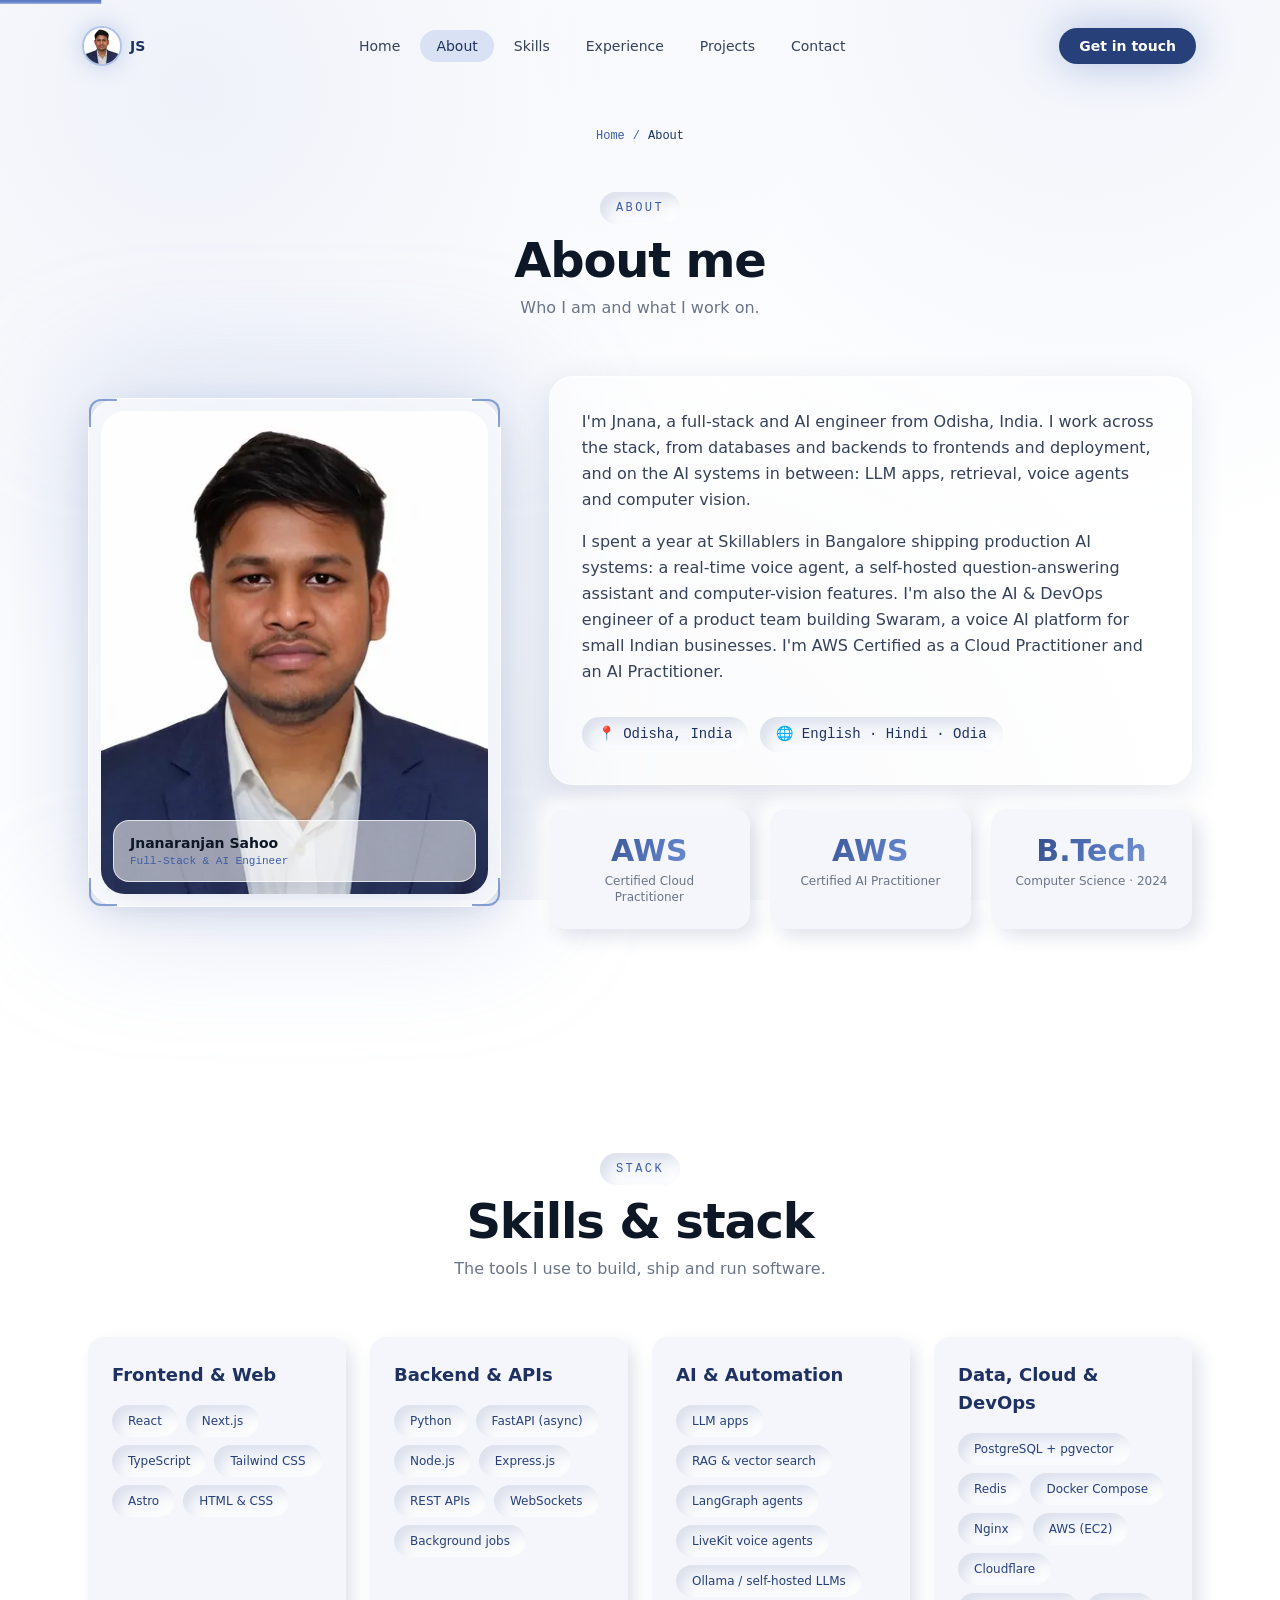
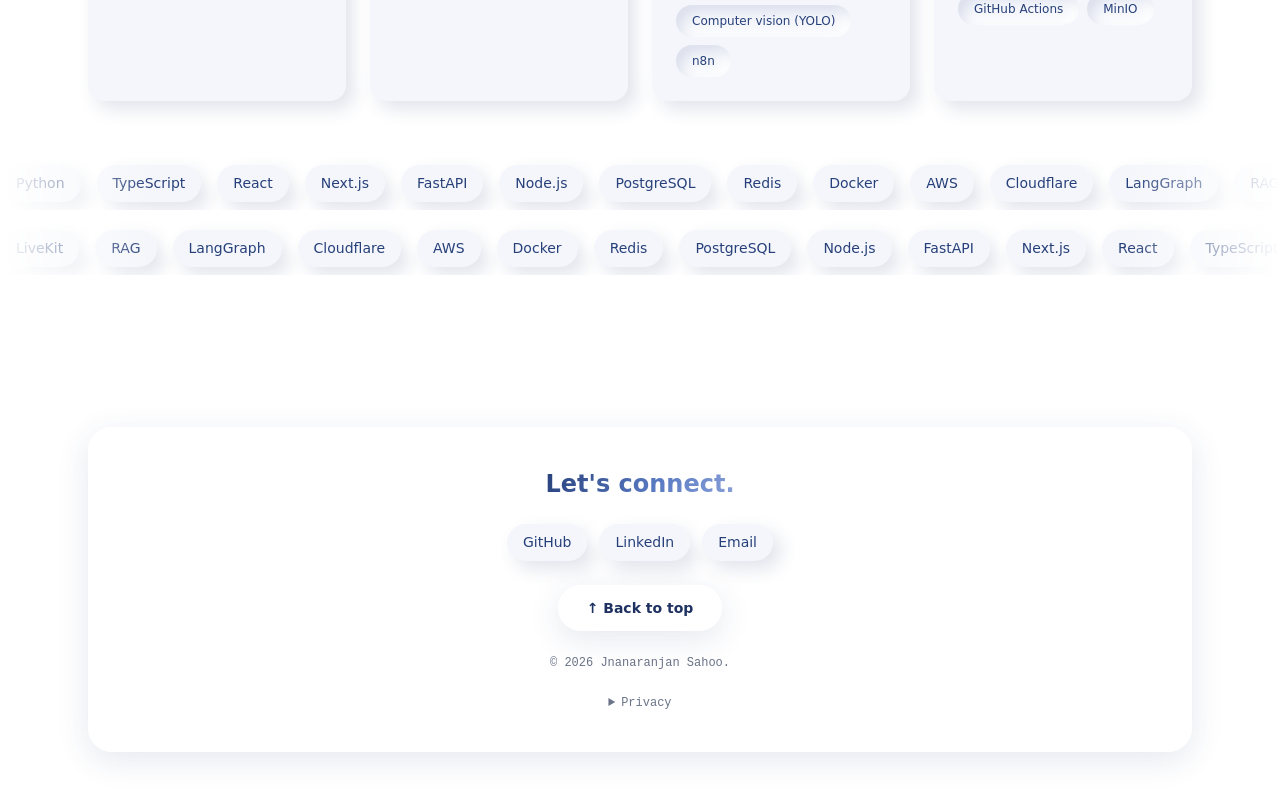
==== about/index.html @ c530fba8 "Deploy portfolio" ====
<!DOCTYPE html><html lang="en"><head><meta charset="UTF-8"><meta http-equiv="Content-Security-Policy" content="default-src 'self'; script-src 'self' https://*.googletagmanager.com https://eu-assets.i.posthog.com 'sha256-BF0290pkb3jxQsE7z00xR8Imp8X34FLC88L0lkMnrGw=' 'sha256-Gx5wzatxpX1sfCxLDlWugXoTdo9jmahJKt5zYI8XnHU=' 'sha256-QzWFZi+FLIx23tnm9SBU4aEgx4x8DsuASP07mfqol/c=' 'sha256-Ya0pUYrC7nM5Cn/056TyVuEiz6dFGrzmkWzgON0pF0U='; style-src 'self' 'unsafe-inline' https://fonts.googleapis.com; img-src 'self' data: blob: https://*.google-analytics.com https://*.googletagmanager.com; font-src 'self' https://fonts.gstatic.com; connect-src 'self' https://*.google-analytics.com https://*.analytics.google.com https://*.googletagmanager.com https://api.emailjs.com https://eu.i.posthog.com https://eu-assets.i.posthog.com; object-src 'none'; base-uri 'self'; form-action 'self'"><meta name="viewport" content="width=device-width, initial-scale=1"><meta name="referrer" content="strict-origin-when-cross-origin"><!-- Google Search Console Verification --><meta name="google-site-verification" content="LJMZXdmVCiQdUKfiJmOUua1oV9nctKnxQz4Q51pdkRA"><!-- Primary SEO --><title>About Jnanaranjan Sahoo — Full-Stack &amp; AI Engineer</title><meta name="description" content="About Jnanaranjan Sahoo, a full-stack and AI engineer from Odisha, India: background, AWS certifications, and the skills behind his web apps and AI systems."><meta name="robots" content="index, follow"><link rel="canonical" href="https://jnana-ai-eng.github.io/about/"><!-- Open Graph --><meta property="og:type" content="website"><meta property="og:url" content="https://jnana-ai-eng.github.io/about/"><meta property="og:title" content="About Jnanaranjan Sahoo — Full-Stack &amp; AI Engineer"><meta property="og:description" content="About Jnanaranjan Sahoo, a full-stack and AI engineer from Odisha, India: background, AWS certifications, and the skills behind his web apps and AI systems."><meta property="og:site_name" content="Jnanaranjan Sahoo"><meta property="og:locale" content="en_IN"><meta property="og:image" content="https://jnana-ai-eng.github.io/og/about.png"><meta property="og:image:type" content="image/png"><meta property="og:image:width" content="1200"><meta property="og:image:height" content="630"><meta property="og:image:alt" content="About me — Jnanaranjan Sahoo"><!-- Twitter / X --><meta name="twitter:card" content="summary_large_image"><meta name="twitter:title" content="About Jnanaranjan Sahoo — Full-Stack &amp; AI Engineer"><meta name="twitter:description" content="About Jnanaranjan Sahoo, a full-stack and AI engineer from Odisha, India: background, AWS certifications, and the skills behind his web apps and AI systems."><meta name="twitter:image" content="https://jnana-ai-eng.github.io/og/about.png"><meta name="twitter:image:alt" content="About me — Jnanaranjan Sahoo"><!-- Favicons: "JS" monogram generated at build (src/lib/brand-icons.ts) --><link rel="icon" href="/favicon.ico" sizes="48x48"><link rel="icon" href="/favicon.svg" type="image/svg+xml"><link rel="apple-touch-icon" href="/apple-touch-icon.png"><!-- Google Fonts — Space Grotesk --><link rel="preconnect" href="https://fonts.googleapis.com"><link rel="preconnect" href="https://fonts.gstatic.com" crossorigin><link href="https://fonts.googleapis.com/css2?family=Space+Grotesk:wght@300;400;500;600;700&family=JetBrains+Mono:wght@400;500&display=swap" rel="stylesheet"><!-- Without JavaScript, show what islands render hidden for their entrance animation (KI-37) --><noscript><style>[data-reveal]{opacity:1!important;transform:none!important}</style></noscript><!-- JSON-LD: the home graph (WebSite + ProfilePage + Person) or the page's own --><script type="application/ld+json">{"@context":"https://schema.org","@graph":[{"@type":"WebPage","@id":"https://jnana-ai-eng.github.io/about/#webpage","url":"https://jnana-ai-eng.github.io/about/","name":"About Jnanaranjan Sahoo — Full-Stack & AI Engineer","description":"About Jnanaranjan Sahoo, a full-stack and AI engineer from Odisha, India: background, AWS certifications, and the skills behind his web apps and AI systems.","inLanguage":"en","isPartOf":{"@id":"https://jnana-ai-eng.github.io/#website"},"author":{"@id":"https://jnana-ai-eng.github.io/#person"},"breadcrumb":{"@id":"https://jnana-ai-eng.github.io/about/#breadcrumb"}},{"@type":"Person","@id":"https://jnana-ai-eng.github.io/#person","name":"Jnanaranjan Sahoo","url":"https://jnana-ai-eng.github.io/"},{"@type":"BreadcrumbList","@id":"https://jnana-ai-eng.github.io/about/#breadcrumb","itemListElement":[{"@type":"ListItem","position":1,"name":"Home","item":"https://jnana-ai-eng.github.io/"},{"@type":"ListItem","position":2,"name":"About","item":"https://jnana-ai-eng.github.io/about/"}]}]}</script><!-- Google Analytics 4 (production host only) --><script>(function(){const id = "G-PBJQWS8THE";
const host = "jnana-ai-eng.github.io";
const ph = {"key":"phc_Auw6awq2EoEH2mXX6vtU2bpZhv2fgCFZgkBYDZHM432u","apiHost":"https://eu.i.posthog.com","site":"github.io","sessionRecording":false};

    window.dataLayer = window.dataLayer || [];
    window.gtag = function () { window.dataLayer.push(arguments); };

    if (location.hostname === host) {
      if (id) {
        var s = document.createElement('script');
        s.async = true;
        s.src = 'https://www.googletagmanager.com/gtag/js?id=' + id;
        document.head.appendChild(s);

        gtag('js', new Date());
        var config = { allow_google_signals: false, allow_ad_personalization_signals: false, cookie_flags: 'secure;samesite=lax' };
        if (/[?&]ga_debug=1(&|$)/.test(location.search)) config.debug_mode = true;
        gtag('config', id, config);
      }

      if (ph.key) {
        // Official PostHog snippet: a queueing stub; init() adds array.js from the -assets host.
        !function(t,e){var o,n,p,r;e.__SV||(window.posthog=e,e._i=[],e.init=function(i,s,a){function g(t,e){var o=e.split(".");2==o.length&&(t=t[o[0]],e=o[1]),t[e]=function(){t.push([e].concat(Array.prototype.slice.call(arguments,0)))}}(p=t.createElement("script")).type="text/javascript",p.crossOrigin="anonymous",p.async=!0,p.src=s.api_host.replace(".i.posthog.com","-assets.i.posthog.com")+"/static/array.js",(r=t.getElementsByTagName("script")[0]).parentNode.insertBefore(p,r);var u=e;for(void 0!==a?u=e[a]=[]:a="posthog",u.people=u.people||[],u.toString=function(t){var e="posthog";return"posthog"!==a&&(e+="."+a),t||(e+=" (stub)"),e},u.people.toString=function(){return u.toString(1)+".people (stub)"},o="init capture register register_once register_for_session unregister unregister_for_session getFeatureFlag getFeatureFlagPayload isFeatureEnabled reloadFeatureFlags updateEarlyAccessFeatureEnrollment getEarlyAccessFeatures on onFeatureFlags onSessionId getSurveys getActiveMatchingSurveys renderSurvey canRenderSurvey getNextSurveyStep setPersonProperties group resetGroups setPersonPropertiesForFlags resetPersonPropertiesForFlags setGroupPropertiesForFlags resetGroupPropertiesForFlags reset get_distinct_id getGroups get_session_id get_session_replay_url alias set_config startSessionRecording stopSessionRecording sessionRecordingStarted captureException loadToolbar get_property getSessionProperty createPersonProfile opt_in_capturing opt_out_capturing has_opted_in_capturing has_opted_out_capturing clear_opt_in_out_capturing debug".split(" "),n=0;n<o.length;n++)g(u,o[n]);e._i.push([i,s,a])},e.__SV=1)}(document,window.posthog||[]);

        // Start on the first interaction, or 3.5 s after load, whichever comes first (A1): PostHog's
        // scripts then never compete with the hero paint.
        var triggers = ['scroll', 'pointerdown', 'keydown', 'touchstart'];
        var started = false;
        var startPostHog = function () {
          if (started) return;
          started = true;
          triggers.forEach(function (t) { window.removeEventListener(t, startPostHog); });
          posthog.init(ph.key, {
            api_host: ph.apiHost,
            person_profiles: 'identified_only',
            secure_cookie: true,
            disable_surveys: true,
            disable_session_recording: !ph.sessionRecording,
            session_recording: { maskAllInputs: true },
            loaded: function (p) { p.register({ site: ph.site }); },
          });
        };
        var arm = function () {
          triggers.forEach(function (t) { window.addEventListener(t, startPostHog, { passive: true }); });
          setTimeout(startPostHog, 3500);
        };
        if (document.readyState === 'complete') arm();
        else window.addEventListener('load', arm);
      }
    }

    function gaLocation(el) {
      var section = el.closest('section[id]');
      if (section) return section.id;
      if (el.closest('footer')) return 'footer'; // before nav: the footer contains a <nav>
      if (el.closest('header, nav')) return 'header';
      return 'page';
    }

    document.addEventListener('click', function (e) {
      var el = e.target instanceof Element ? e.target.closest('[data-ga-event], a[href^="mailto:"]') : null;
      if (!el) return;
      var name = el.getAttribute('data-ga-event') || 'email_click';
      var params = { location: gaLocation(el) };
      var label = el.getAttribute('data-ga-label');
      if (label) params.label = label;
      gtag('event', name, params);
      if (window.posthog && window.posthog.capture) window.posthog.capture(name, params);
    }, true);
  })();</script><link rel="stylesheet" href="/_astro/Layout.BLeGAC4W.css"></head><body><style>astro-island,astro-slot,astro-static-slot{display:contents}</style><script>(()=>{var l=(n,t)=>{let i=async()=>{await(await n())()},e=typeof t.value=="object"?t.value:void 0,s={timeout:e==null?void 0:e.timeout};"requestIdleCallback"in window?window.requestIdleCallback(i,s):setTimeout(i,s.timeout||200)};(self.Astro||(self.Astro={})).idle=l;window.dispatchEvent(new Event("astro:idle"));})();</script><script>(()=>{var g=Object.defineProperty;var w=(a,s,c)=>s in a?g(a,s,{enumerable:!0,configurable:!0,writable:!0,value:c}):a[s]=c;var l=(a,s,c)=>w(a,typeof s!="symbol"?s+"":s,c);var E=new Set(["__proto__","constructor","prototype"]);{let a={0:t=>y(t),1:t=>c(t),2:t=>new RegExp(t),3:t=>new Date(t),4:t=>new Map(c(t)),5:t=>new Set(c(t)),6:t=>BigInt(t),7:t=>new URL(t),8:t=>new Uint8Array(t),9:t=>new Uint16Array(t),10:t=>new Uint32Array(t),11:t=>Number.POSITIVE_INFINITY*t},s=t=>{let[p,e]=t;return p in a?a[p](e):void 0},c=t=>t.map(s),y=t=>typeof t!="object"||t===null?t:Object.fromEntries(Object.entries(t).map(([p,e])=>[p,s(e)]));class f extends HTMLElement{constructor(){super(...arguments);l(this,"Component");l(this,"hydrator");l(this,"hydrate",async()=>{var b;if(!this.hydrator||!this.isConnected)return;let e=(b=this.parentElement)==null?void 0:b.closest("astro-island[ssr]");if(e){e.addEventListener("astro:hydrate",this.hydrate,{once:!0});return}let r=this.querySelectorAll("astro-slot"),n={},d=this.querySelectorAll("template[data-astro-template]");for(let o of d){let i=o.closest(this.tagName);i!=null&&i.isSameNode(this)&&(n[o.getAttribute("data-astro-template")||"default"]=o.innerHTML,o.remove())}for(let o of r){let i=o.closest(this.tagName);i!=null&&i.isSameNode(this)&&(n[o.getAttribute("name")||"default"]=o.innerHTML)}let u;try{u=this.hasAttribute("props")?y(JSON.parse(this.getAttribute("props"))):{}}catch(o){let i=this.getAttribute("component-url")||"<unknown>",v=this.getAttribute("component-export");throw v&&(i+=` (export ${v})`),console.error(`[hydrate] Error parsing props for component ${i}`,this.getAttribute("props"),o),o}let h;await this.hydrator(this)(this.Component,u,n,{client:this.getAttribute("client")}),this.removeAttribute("ssr"),this.dispatchEvent(new CustomEvent("astro:hydrate"))});l(this,"unmount",()=>{this.isConnected||this.dispatchEvent(new CustomEvent("astro:unmount"))})}disconnectedCallback(){document.removeEventListener("astro:after-swap",this.unmount),document.addEventListener("astro:after-swap",this.unmount,{once:!0})}connectedCallback(){if(!this.hasAttribute("await-children")||document.readyState==="interactive"||document.readyState==="complete")this.childrenConnectedCallback();else{let e=()=>{document.removeEventListener("DOMContentLoaded",e),r.disconnect(),this.childrenConnectedCallback()},r=new MutationObserver(()=>{var n;((n=this.lastChild)==null?void 0:n.nodeType)===Node.COMMENT_NODE&&this.lastChild.nodeValue==="astro:end"&&(this.lastChild.remove(),e())});r.observe(this,{childList:!0}),document.addEventListener("DOMContentLoaded",e)}}async childrenConnectedCallback(){let e=this.getAttribute("before-hydration-url");e&&await import(e),this.start()}getRetryImportUrl(e){let r=new URL(e,document.baseURI);return r.searchParams.set("astro-retry",Date.now().toString()),r.toString()}async importWithRetry(e){try{return await import(e)}catch(r){return await new Promise(n=>setTimeout(n,1e3)),import(this.getRetryImportUrl(e))}}handleHydrationError(e){let r=this.getAttribute("component-url"),n=new CustomEvent("astro:hydration-error",{cancelable:!0,bubbles:!0,composed:!0,detail:{error:e,componentUrl:r}});this.dispatchEvent(n)&&console.error(`[astro-island] Error hydrating ${r}`,e)}async start(){let e=JSON.parse(this.getAttribute("opts")),r=this.getAttribute("client");if(Astro[r]===void 0){window.addEventListener(`astro:${r}`,()=>this.start(),{once:!0});return}try{await Astro[r](async()=>{let n=this.getAttribute("renderer-url");try{let[d,{default:u}]=await Promise.all([this.importWithRetry(this.getAttribute("component-url")),n?this.importWithRetry(n):Promise.resolve({default:()=>()=>{}})]),h=this.getAttribute("component-export")||"default";if(h.includes(".")){this.Component=d;for(let m of h.split(".")){if(E.has(m)||!this.Component||typeof this.Component!="object"&&typeof this.Component!="function"||!Object.hasOwn(this.Component,m))throw new Error(`Invalid component export path: ${h}`);this.Component=this.Component[m]}}else{if(E.has(h))throw new Error(`Invalid component export path: ${h}`);this.Component=d[h]}return this.hydrator=u,this.hydrate}catch(d){return this.handleHydrationError(d),()=>{}}},e,this)}catch(n){this.handleHydrationError(n)}}attributeChangedCallback(){this.hydrate()}}l(f,"observedAttributes",["props"]),customElements.get("astro-island")||customElements.define("astro-island",f)}})();</script><astro-island uid="1ba8Qv" prefix="r1" component-url="/_astro/SmoothScroll.Ch_eKSLu.js" component-export="SmoothScroll" renderer-url="/_astro/client.RMePetAg.js" props="{}" ssr client="idle" opts="{&quot;name&quot;:&quot;SmoothScroll&quot;,&quot;value&quot;:true}"></astro-island><script>(()=>{var e=async t=>{await(await t())()};(self.Astro||(self.Astro={})).load=e;window.dispatchEvent(new Event("astro:load"));})();</script><astro-island uid="ZueBMo" prefix="r3" component-url="/_astro/NavbarInteractive.BF8Kjd55.js" component-export="NavbarInteractive" renderer-url="/_astro/client.RMePetAg.js" props="{&quot;avatarSrc&quot;:[0,&quot;/_astro/profile.CRkiN90N_22NJSh.webp&quot;],&quot;homeHref&quot;:[0,&quot;/&quot;],&quot;current&quot;:[0,&quot;/about/&quot;]}" ssr client="load" opts="{&quot;name&quot;:&quot;NavbarInteractive&quot;,&quot;value&quot;:true}" await-children><header class="fixed inset-x-0 top-0 z-50 px-4 pt-4" style="transform:translateY(-80px)"><nav class="mx-auto flex max-w-6xl items-center justify-between rounded-full px-5 py-3 transition-all duration-300 bg-transparent" aria-label="Main navigation"><a href="/" class="group flex items-center gap-2.5" aria-label="Jnanaranjan Sahoo — home"><span class="relative inline-block"><span class="absolute inset-0 rounded-full bg-navy-400/40 blur-md transition-opacity duration-300 group-hover:opacity-100"></span><img src="/_astro/profile.CRkiN90N_22NJSh.webp" alt="Jnanaranjan Sahoo" width="36" height="36" class="relative h-9 w-9 rounded-full object-cover ring-2 ring-navy-200 transition-transform duration-300 group-hover:scale-105"/></span><span class="hidden font-display text-sm font-bold text-navy-700 sm:inline">JS</span></a><ul class="hidden items-center gap-1 md:flex" role="list"><li><a href="/" class="relative rounded-full px-4 py-2 text-sm font-medium transition-colors text-ink-soft hover:bg-navy-50 hover:text-navy-700">Home</a></li><li><a href="/about/" aria-current="page" class="relative rounded-full px-4 py-2 text-sm font-medium transition-colors text-navy-700"><span class="absolute inset-0 -z-10 rounded-full bg-navy-100"></span>About</a></li><li><a href="/#skills" class="relative rounded-full px-4 py-2 text-sm font-medium transition-colors text-ink-soft hover:bg-navy-50 hover:text-navy-700">Skills</a></li><li><a href="/experience/" class="relative rounded-full px-4 py-2 text-sm font-medium transition-colors text-ink-soft hover:bg-navy-50 hover:text-navy-700">Experience</a></li><li><a href="/projects/" class="relative rounded-full px-4 py-2 text-sm font-medium transition-colors text-ink-soft hover:bg-navy-50 hover:text-navy-700">Projects</a></li><li><a href="/contact/" class="relative rounded-full px-4 py-2 text-sm font-medium transition-colors text-ink-soft hover:bg-navy-50 hover:text-navy-700">Contact</a></li></ul><a href="/contact/" data-ga-event="cta_click" data-ga-label="nav_lets_talk" class="hidden rounded-full bg-navy-600 px-5 py-2 text-sm font-semibold text-white shadow-glow transition-colors hover:bg-navy-700 md:inline-block">Get in touch</a><button class="grid h-9 w-9 place-items-center rounded-full glass md:hidden" aria-label="Open menu" aria-expanded="false" aria-controls="mobile-menu"><div class="space-y-1.5" aria-hidden="true"><span class="block h-0.5 w-5 bg-navy-700"></span><span class="block h-0.5 w-5 bg-navy-700"></span></div></button></nav></header><div class="fixed inset-x-0 top-0 z-[60] h-1 origin-left bg-gradient-to-r from-navy-400 to-sky" aria-hidden="true" style="transform:scaleX(0)"></div><!--astro:end--></astro-island><!-- Fallback static nav shell for search crawlers / non-JS users --><noscript><div class="fixed inset-x-0 top-0 z-50 bg-white/90 px-6 py-4 backdrop-blur shadow-sm"><div class="mx-auto flex max-w-6xl items-center justify-between"><a href="/" class="font-display font-bold text-navy-700">Jnanaranjan Sahoo</a><ul class="flex items-center gap-4 text-sm font-medium"><li><a href="/" class="text-ink-soft hover:text-navy-700">Home</a></li><li><a href="/about/" aria-current="page" class="text-ink-soft hover:text-navy-700">About</a></li><li><a href="/#skills" class="text-ink-soft hover:text-navy-700">Skills</a></li><li><a href="/experience/" class="text-ink-soft hover:text-navy-700">Experience</a></li><li><a href="/projects/" class="text-ink-soft hover:text-navy-700">Projects</a></li><li><a href="/contact/" class="text-ink-soft hover:text-navy-700">Contact</a></li></ul></div></div></noscript><main id="main-content"><nav aria-label="Breadcrumb" class="mx-auto px-6 pt-28 sm:pt-32 max-w-6xl"><ol class="flex flex-wrap items-center gap-2 font-mono text-xs text-navy-500 justify-center"><li><a href="/" class="hover:text-navy-700">Home</a><span class="ml-2" aria-hidden="true">/</span></li><li><span aria-current="page" class="text-navy-700">About</span></li></ol></nav><section id="about" class="relative mx-auto max-w-6xl px-6 pt-10 pb-20 sm:pt-12 sm:pb-28"><div class="flex flex-col items-center gap-3 text-center"><span class="chip neu-inset font-mono text-xs uppercase tracking-[0.2em] text-navy-500">About</span><h1 class="font-display text-3xl font-bold tracking-tight text-ink sm:text-4xl lg:text-5xl">About me</h1><p class="max-w-xl text-base text-ink-muted">Who I am and what I work on.</p></div><div class="mt-14 grid items-center gap-10 lg:grid-cols-5 lg:gap-12"><!-- Portrait --><div class="relative lg:col-span-2"><div class="absolute -inset-4 -z-10 rounded-[2.5rem] bg-navy-300/30 blur-3xl"></div><!-- HudFrame shell --><div class="relative rounded-[2rem] glass p-3"><!-- Corner brackets --><span class="pointer-events-none absolute left-0 top-0 h-7 w-7 rounded-tl-xl border-l-2 border-t-2 border-navy-400/70"></span><span class="pointer-events-none absolute right-0 top-0 h-7 w-7 rounded-tr-xl border-r-2 border-t-2 border-navy-400/70"></span><span class="pointer-events-none absolute bottom-0 left-0 h-7 w-7 rounded-bl-xl border-b-2 border-l-2 border-navy-400/70"></span><span class="pointer-events-none absolute bottom-0 right-0 h-7 w-7 rounded-br-xl border-b-2 border-r-2 border-navy-400/70"></span><div class="overflow-hidden rounded-[1.5rem]"><img src="/_astro/profile.CRkiN90N_ZGYwnj.webp" srcset="/_astro/profile.CRkiN90N_ZGYwnj.webp 400w, /_astro/profile.CRkiN90N_Z1r7WS6.webp 640w, /_astro/profile.CRkiN90N_ZvoJcn.webp 750w, /_astro/profile.CRkiN90N_1XyMd1.webp 800w" alt="Portrait of Jnanaranjan Sahoo" loading="lazy" decoding="async" sizes="(min-width: 400px) 400px, 100vw" data-astro-image="constrained" data-astro-image-fit="cover" data-astro-image-pos="center" width="400" height="500" class="aspect-[4/5] w-full object-cover transition-transform duration-500 hover:scale-105"></div><div class="absolute bottom-6 left-6 right-6 z-10"><div class="glass rounded-2xl px-4 py-3"><p class="font-display text-sm font-bold text-ink">Jnanaranjan Sahoo</p><p class="font-mono text-[11px] text-navy-500">Full-Stack &amp; AI Engineer</p></div></div></div></div><!-- Bio + credentials --><div class="lg:col-span-3"><div class="glass rounded-3xl p-6 sm:p-8"><div class="space-y-4 text-base leading-relaxed text-ink-soft"><p>I&#39;m Jnana, a full-stack and AI engineer from Odisha, India. I work across the stack, from databases and backends to frontends and deployment, and on the AI systems in between: LLM apps, retrieval, voice agents and computer vision.</p><p>I spent a year at Skillablers in Bangalore shipping production AI systems: a real-time voice agent, a self-hosted question-answering assistant and computer-vision features. I&#39;m also the AI &amp; DevOps engineer of a product team building Swaram, a voice AI platform for small Indian businesses. I&#39;m AWS Certified as a Cloud Practitioner and an AI Practitioner.</p></div><div class="mt-8 flex flex-wrap gap-3 font-mono text-xs text-navy-600"><span class="chip neu-inset">📍 Odisha, India</span><span class="chip neu-inset">🌐 English · Hindi · Odia</span></div></div><!-- Credentials — neumorphic, statically rendered (the hero shows about.stats) --><div class="mt-6 grid gap-5 sm:grid-cols-3"><div class="neu rounded-2xl px-5 py-6 text-center"><div class="font-display text-3xl font-bold gradient-text">AWS</div><div class="mt-1 text-xs font-medium text-ink-muted">Certified Cloud Practitioner</div></div><div class="neu rounded-2xl px-5 py-6 text-center"><div class="font-display text-3xl font-bold gradient-text">AWS</div><div class="mt-1 text-xs font-medium text-ink-muted">Certified AI Practitioner</div></div><div class="neu rounded-2xl px-5 py-6 text-center"><div class="font-display text-3xl font-bold gradient-text">B.Tech</div><div class="mt-1 text-xs font-medium text-ink-muted">Computer Science · 2024</div></div></div></div></div></section><section id="skills" class="relative py-20 sm:py-28"><div class="mx-auto max-w-6xl px-6"><div class="flex flex-col items-center gap-3 text-center"><span class="chip neu-inset font-mono text-xs uppercase tracking-[0.2em] text-navy-500">Stack</span><h2 class="font-display text-3xl font-bold tracking-tight text-ink sm:text-4xl lg:text-5xl">Skills &amp; stack</h2><p class="max-w-xl text-base text-ink-muted">The tools I use to build, ship and run software.</p></div><!-- Neumorphic skill groups — all static HTML --><div class="mt-14 grid gap-6 sm:grid-cols-2 lg:grid-cols-4"><div class="neu rounded-2xl p-6"><h3 class="mb-4 font-display text-lg font-semibold text-navy-700">Frontend &amp; Web</h3><div class="flex flex-wrap gap-2"><span class="chip neu-inset text-xs text-navy-600">React</span><span class="chip neu-inset text-xs text-navy-600">Next.js</span><span class="chip neu-inset text-xs text-navy-600">TypeScript</span><span class="chip neu-inset text-xs text-navy-600">Tailwind CSS</span><span class="chip neu-inset text-xs text-navy-600">Astro</span><span class="chip neu-inset text-xs text-navy-600">HTML &amp; CSS</span></div></div><div class="neu rounded-2xl p-6"><h3 class="mb-4 font-display text-lg font-semibold text-navy-700">Backend &amp; APIs</h3><div class="flex flex-wrap gap-2"><span class="chip neu-inset text-xs text-navy-600">Python</span><span class="chip neu-inset text-xs text-navy-600">FastAPI (async)</span><span class="chip neu-inset text-xs text-navy-600">Node.js</span><span class="chip neu-inset text-xs text-navy-600">Express.js</span><span class="chip neu-inset text-xs text-navy-600">REST APIs</span><span class="chip neu-inset text-xs text-navy-600">WebSockets</span><span class="chip neu-inset text-xs text-navy-600">Background jobs</span></div></div><div class="neu rounded-2xl p-6"><h3 class="mb-4 font-display text-lg font-semibold text-navy-700">AI &amp; Automation</h3><div class="flex flex-wrap gap-2"><span class="chip neu-inset text-xs text-navy-600">LLM apps</span><span class="chip neu-inset text-xs text-navy-600">RAG &amp; vector search</span><span class="chip neu-inset text-xs text-navy-600">LangGraph agents</span><span class="chip neu-inset text-xs text-navy-600">LiveKit voice agents</span><span class="chip neu-inset text-xs text-navy-600">Ollama / self-hosted LLMs</span><span class="chip neu-inset text-xs text-navy-600">Computer vision (YOLO)</span><span class="chip neu-inset text-xs text-navy-600">n8n</span></div></div><div class="neu rounded-2xl p-6"><h3 class="mb-4 font-display text-lg font-semibold text-navy-700">Data, Cloud &amp; DevOps</h3><div class="flex flex-wrap gap-2"><span class="chip neu-inset text-xs text-navy-600">PostgreSQL + pgvector</span><span class="chip neu-inset text-xs text-navy-600">Redis</span><span class="chip neu-inset text-xs text-navy-600">Docker Compose</span><span class="chip neu-inset text-xs text-navy-600">Nginx</span><span class="chip neu-inset text-xs text-navy-600">AWS (EC2)</span><span class="chip neu-inset text-xs text-navy-600">Cloudflare</span><span class="chip neu-inset text-xs text-navy-600">GitHub Actions</span><span class="chip neu-inset text-xs text-navy-600">MinIO</span></div></div></div></div><!-- Full-width CSS marquees --><div class="mt-14 flex flex-col gap-3"><!-- Forward marquee --><div class="group relative flex overflow-hidden py-2" style="mask-image: linear-gradient(to right, transparent, black 12%, black 88%, transparent);" aria-hidden="true"><div class="flex shrink-0 items-center gap-4 pr-4" style="animation: marquee 28s linear infinite;"><span class="chip neu whitespace-nowrap text-navy-600">Python</span><span class="chip neu whitespace-nowrap text-navy-600">TypeScript</span><span class="chip neu whitespace-nowrap text-navy-600">React</span><span class="chip neu whitespace-nowrap text-navy-600">Next.js</span><span class="chip neu whitespace-nowrap text-navy-600">FastAPI</span><span class="chip neu whitespace-nowrap text-navy-600">Node.js</span><span class="chip neu whitespace-nowrap text-navy-600">PostgreSQL</span><span class="chip neu whitespace-nowrap text-navy-600">Redis</span><span class="chip neu whitespace-nowrap text-navy-600">Docker</span><span class="chip neu whitespace-nowrap text-navy-600">AWS</span><span class="chip neu whitespace-nowrap text-navy-600">Cloudflare</span><span class="chip neu whitespace-nowrap text-navy-600">LangGraph</span><span class="chip neu whitespace-nowrap text-navy-600">RAG</span><span class="chip neu whitespace-nowrap text-navy-600">LiveKit</span><span class="chip neu whitespace-nowrap text-navy-600">Python</span><span class="chip neu whitespace-nowrap text-navy-600">TypeScript</span><span class="chip neu whitespace-nowrap text-navy-600">React</span><span class="chip neu whitespace-nowrap text-navy-600">Next.js</span><span class="chip neu whitespace-nowrap text-navy-600">FastAPI</span><span class="chip neu whitespace-nowrap text-navy-600">Node.js</span><span class="chip neu whitespace-nowrap text-navy-600">PostgreSQL</span><span class="chip neu whitespace-nowrap text-navy-600">Redis</span><span class="chip neu whitespace-nowrap text-navy-600">Docker</span><span class="chip neu whitespace-nowrap text-navy-600">AWS</span><span class="chip neu whitespace-nowrap text-navy-600">Cloudflare</span><span class="chip neu whitespace-nowrap text-navy-600">LangGraph</span><span class="chip neu whitespace-nowrap text-navy-600">RAG</span><span class="chip neu whitespace-nowrap text-navy-600">LiveKit</span></div></div><!-- Reverse marquee --><div class="group relative flex overflow-hidden py-2" style="mask-image: linear-gradient(to right, transparent, black 12%, black 88%, transparent);" aria-hidden="true"><div class="flex shrink-0 items-center gap-4 pr-4" style="animation: marquee 28s linear infinite reverse;"><span class="chip neu whitespace-nowrap text-navy-600">LiveKit</span><span class="chip neu whitespace-nowrap text-navy-600">RAG</span><span class="chip neu whitespace-nowrap text-navy-600">LangGraph</span><span class="chip neu whitespace-nowrap text-navy-600">Cloudflare</span><span class="chip neu whitespace-nowrap text-navy-600">AWS</span><span class="chip neu whitespace-nowrap text-navy-600">Docker</span><span class="chip neu whitespace-nowrap text-navy-600">Redis</span><span class="chip neu whitespace-nowrap text-navy-600">PostgreSQL</span><span class="chip neu whitespace-nowrap text-navy-600">Node.js</span><span class="chip neu whitespace-nowrap text-navy-600">FastAPI</span><span class="chip neu whitespace-nowrap text-navy-600">Next.js</span><span class="chip neu whitespace-nowrap text-navy-600">React</span><span class="chip neu whitespace-nowrap text-navy-600">TypeScript</span><span class="chip neu whitespace-nowrap text-navy-600">Python</span><span class="chip neu whitespace-nowrap text-navy-600">LiveKit</span><span class="chip neu whitespace-nowrap text-navy-600">RAG</span><span class="chip neu whitespace-nowrap text-navy-600">LangGraph</span><span class="chip neu whitespace-nowrap text-navy-600">Cloudflare</span><span class="chip neu whitespace-nowrap text-navy-600">AWS</span><span class="chip neu whitespace-nowrap text-navy-600">Docker</span><span class="chip neu whitespace-nowrap text-navy-600">Redis</span><span class="chip neu whitespace-nowrap text-navy-600">PostgreSQL</span><span class="chip neu whitespace-nowrap text-navy-600">Node.js</span><span class="chip neu whitespace-nowrap text-navy-600">FastAPI</span><span class="chip neu whitespace-nowrap text-navy-600">Next.js</span><span class="chip neu whitespace-nowrap text-navy-600">React</span><span class="chip neu whitespace-nowrap text-navy-600">TypeScript</span><span class="chip neu whitespace-nowrap text-navy-600">Python</span></div></div></div></section></main><footer class="relative mx-auto max-w-6xl px-6 pb-12 pt-10"><div class="glass flex flex-col items-center gap-6 rounded-3xl px-6 py-8 text-center sm:px-8 sm:py-10"><p class="font-display text-2xl font-bold gradient-text">Let's connect.</p><nav aria-label="Social links" class="flex flex-wrap items-center justify-center gap-3"><a href="https://github.com/jnana-ai-eng" class="chip neu text-navy-600 hover:text-navy-800 transition-colors" target="_blank" rel="noopener noreferrer">GitHub</a><a href="https://www.linkedin.com/in/jnanaranjan-sahoo" class="chip neu text-navy-600 hover:text-navy-800 transition-colors" target="_blank" rel="noopener noreferrer">LinkedIn</a><a href="mailto:sahoojnana3002@gmail.com" class="chip neu text-navy-600 hover:text-navy-800 transition-colors">Email</a></nav><a href="#main-content" class="relative inline-flex items-center justify-center gap-2 rounded-full px-7 py-3 text-sm font-semibold transition-colors duration-300 glass text-navy-700 hover:text-navy-900">↑ Back to top</a><p class="font-mono text-xs text-ink-muted">&copy; 2026 Jnanaranjan Sahoo.</p><details class="font-mono text-xs text-ink-muted"><summary class="cursor-pointer hover:text-navy-700">Privacy</summary><p class="mx-auto mt-2 max-w-md">This site uses Google Analytics and PostHog (EU) to understand visits. <a href="https://policies.google.com/technologies/partner-sites" class="underline underline-offset-2 hover:text-navy-700" target="_blank" rel="noopener noreferrer">How Google uses this data</a> · <a href="https://posthog.com/privacy" class="underline underline-offset-2 hover:text-navy-700" target="_blank" rel="noopener noreferrer">PostHog privacy policy</a>.</p></details></div></footer></body></html>
---- _astro/Layout.BLeGAC4W.css ----
/*! tailwindcss v4.3.3 | MIT License | https://tailwindcss.com */
@layer properties{@supports (((-webkit-hyphens:none)) and (not (margin-trim:inline))) or ((-moz-orient:inline) and (not (color:rgb(from red r g b)))){*,:before,:after,::backdrop{--tw-translate-x:0;--tw-translate-y:0;--tw-translate-z:0;--tw-rotate-x:initial;--tw-rotate-y:initial;--tw-rotate-z:initial;--tw-skew-x:initial;--tw-skew-y:initial;--tw-space-y-reverse:0;--tw-border-style:solid;--tw-gradient-position:initial;--tw-gradient-from:#0000;--tw-gradient-via:#0000;--tw-gradient-to:#0000;--tw-gradient-stops:initial;--tw-gradient-via-stops:initial;--tw-gradient-from-position:0%;--tw-gradient-via-position:50%;--tw-gradient-to-position:100%;--tw-leading:initial;--tw-font-weight:initial;--tw-tracking:initial;--tw-shadow:0 0 #0000;--tw-shadow-color:initial;--tw-shadow-alpha:100%;--tw-inset-shadow:0 0 #0000;--tw-inset-shadow-color:initial;--tw-inset-shadow-alpha:100%;--tw-ring-color:initial;--tw-ring-shadow:0 0 #0000;--tw-inset-ring-color:initial;--tw-inset-ring-shadow:0 0 #0000;--tw-ring-inset:initial;--tw-ring-offset-width:0px;--tw-ring-offset-color:#fff;--tw-ring-offset-shadow:0 0 #0000;--tw-blur:initial;--tw-brightness:initial;--tw-contrast:initial;--tw-grayscale:initial;--tw-hue-rotate:initial;--tw-invert:initial;--tw-opacity:initial;--tw-saturate:initial;--tw-sepia:initial;--tw-drop-shadow:initial;--tw-drop-shadow-color:initial;--tw-drop-shadow-alpha:100%;--tw-drop-shadow-size:initial;--tw-backdrop-blur:initial;--tw-backdrop-brightness:initial;--tw-backdrop-contrast:initial;--tw-backdrop-grayscale:initial;--tw-backdrop-hue-rotate:initial;--tw-backdrop-invert:initial;--tw-backdrop-opacity:initial;--tw-backdrop-saturate:initial;--tw-backdrop-sepia:initial;--tw-duration:initial;--tw-scale-x:1;--tw-scale-y:1;--tw-scale-z:1}}}@layer theme{:root,:host{--font-sans:-apple-system, BlinkMacSystemFont, "Segoe UI", Roboto, "Helvetica Neue", "Noto Sans", Arial, sans-serif, "Apple Color Emoji", "Segoe UI Emoji", "Segoe UI Symbol", "Noto Color Emoji";--font-mono:ui-monospace, SFMono-Regular, Menlo, Monaco, Consolas, "Liberation Mono", "Courier New", monospace;--color-red-500:oklch(63.7% .237 25.331);--color-green-400:oklch(79.2% .209 151.711);--color-green-500:oklch(72.3% .219 149.579);--color-green-600:oklch(62.7% .194 149.214);--color-white:#fff;--spacing:.25rem;--container-md:28rem;--container-lg:32rem;--container-xl:36rem;--container-2xl:42rem;--container-3xl:48rem;--container-4xl:56rem;--container-5xl:64rem;--container-6xl:72rem;--text-xs:.75rem;--text-xs--line-height:calc(1 / .75);--text-sm:.875rem;--text-sm--line-height:calc(1.25 / .875);--text-base:1rem;--text-base--line-height:calc(1.5 / 1);--text-lg:1.125rem;--text-lg--line-height:calc(1.75 / 1.125);--text-xl:1.25rem;--text-xl--line-height:calc(1.75 / 1.25);--text-2xl:1.5rem;--text-2xl--line-height:calc(2 / 1.5);--text-3xl:1.875rem;--text-3xl--line-height:calc(2.25 / 1.875);--text-4xl:2.25rem;--text-4xl--line-height:calc(2.5 / 2.25);--text-5xl:3rem;--text-5xl--line-height:1;--text-6xl:3.75rem;--text-6xl--line-height:1;--text-7xl:4.5rem;--text-7xl--line-height:1;--font-weight-medium:500;--font-weight-semibold:600;--font-weight-bold:700;--tracking-tight:-.025em;--tracking-wider:.05em;--leading-tight:1.25;--leading-relaxed:1.625;--radius-xl:.75rem;--radius-2xl:1rem;--radius-3xl:1.5rem;--animate-ping:ping 1s cubic-bezier(0, 0, .2, 1) infinite;--animate-bounce:bounce 1s infinite;--blur-md:12px;--blur-3xl:64px;--default-transition-duration:.15s;--default-transition-timing-function:cubic-bezier(.4, 0, .2, 1);--default-font-family:var(--font-sans);--default-mono-font-family:var(--font-mono);--font-family-sans:"Space Grotesk", "Inter", system-ui, sans-serif;--color-ink:#0e1726;--color-ink-soft:#36415a;--color-ink-muted:#6b7488;--color-navy-50:#eef2fb;--color-navy-100:#d9e1f4;--color-navy-200:#b3c3e8;--color-navy-300:#8aa1d8;--color-navy-400:#5b7cc4;--color-navy-500:#3d5da8;--color-navy-600:#27407a;--color-navy-700:#1e3160;--color-navy-800:#172645;--color-navy-900:#101a30;--color-sky:#5b7cc4;--color-sky-light:#a9c0ec;--color-surface-base:#fff;--color-surface-soft:#f4f6fb;--background-image-grid-light:linear-gradient(#27407a0d 1px, transparent 1px), linear-gradient(90deg, #27407a0d 1px, transparent 1px);--animate-float:float 6s ease-in-out infinite}}@layer base{*,:after,:before,::backdrop{box-sizing:border-box;border:0 solid;margin:0;padding:0}::file-selector-button{box-sizing:border-box;border:0 solid;margin:0;padding:0}html,:host{-webkit-text-size-adjust:100%;tab-size:4;line-height:1.5;font-family:var(--default-font-family,-apple-system, BlinkMacSystemFont, "Segoe UI", Roboto, "Helvetica Neue", "Noto Sans", Arial, sans-serif, "Apple Color Emoji", "Segoe UI Emoji", "Segoe UI Symbol", "Noto Color Emoji");font-feature-settings:var(--default-font-feature-settings,normal);font-variation-settings:var(--default-font-variation-settings,normal);-webkit-tap-highlight-color:transparent}hr{height:0;color:inherit;border-top-width:1px}abbr:where([title]){text-decoration:underline dotted}h1,h2,h3,h4,h5,h6{font-size:inherit;font-weight:inherit}a{color:inherit;-webkit-text-decoration:inherit;-webkit-text-decoration:inherit;-webkit-text-decoration:inherit;text-decoration:inherit}b,strong{font-weight:bolder}code,kbd,samp,pre{font-family:var(--default-mono-font-family,ui-monospace, SFMono-Regular, Menlo, Monaco, Consolas, "Liberation Mono", "Courier New", monospace);font-feature-settings:var(--default-mono-font-feature-settings,normal);font-variation-settings:var(--default-mono-font-variation-settings,normal);font-size:1em}small{font-size:80%}sub,sup{vertical-align:baseline;font-size:75%;line-height:0;position:relative}sub{bottom:-.25em}sup{top:-.5em}table{text-indent:0;border-color:inherit;border-collapse:collapse}:-moz-focusring:where(:not(iframe)){outline:auto}progress{vertical-align:baseline}summary{display:list-item}ol,ul,menu{list-style:none}img,svg,video,canvas,audio,iframe,embed,object{vertical-align:middle;display:block}img,video{max-width:100%;height:auto}button,input,select,optgroup,textarea{font:inherit;font-feature-settings:inherit;font-variation-settings:inherit;letter-spacing:inherit;color:inherit;opacity:1;background-color:#0000;border-radius:0}::file-selector-button{font:inherit;font-feature-settings:inherit;font-variation-settings:inherit;letter-spacing:inherit;color:inherit;opacity:1;background-color:#0000;border-radius:0}:where(select:is([multiple],[size])) optgroup{font-weight:bolder}:where(select:is([multiple],[size])) optgroup option{padding-inline-start:20px}::file-selector-button{margin-inline-end:4px}::placeholder{opacity:1}@supports (not ((-webkit-appearance:-apple-pay-button))) or (contain-intrinsic-size:1px){::placeholder{color:currentColor}@supports (color:color-mix(in lab, red, red)){::placeholder{color:color-mix(in oklab, currentcolor 50%, transparent)}}}textarea{resize:vertical}::-webkit-search-decoration{-webkit-appearance:none}::-webkit-date-and-time-value{min-height:1lh;text-align:inherit}::-webkit-datetime-edit{display:inline-flex}::-webkit-datetime-edit-fields-wrapper{padding:0}::-webkit-datetime-edit{padding-block:0}::-webkit-datetime-edit-year-field{padding-block:0}::-webkit-datetime-edit-month-field{padding-block:0}::-webkit-datetime-edit-day-field{padding-block:0}::-webkit-datetime-edit-hour-field{padding-block:0}::-webkit-datetime-edit-minute-field{padding-block:0}::-webkit-datetime-edit-second-field{padding-block:0}::-webkit-datetime-edit-millisecond-field{padding-block:0}::-webkit-datetime-edit-meridiem-field{padding-block:0}::-webkit-calendar-picker-indicator{line-height:1}:-moz-ui-invalid{box-shadow:none}button,input:where([type=button],[type=reset],[type=submit]){appearance:button}::file-selector-button{appearance:button}::-webkit-inner-spin-button{height:auto}::-webkit-outer-spin-button{height:auto}[hidden]:where(:not([hidden=until-found])){display:none!important}:root{color-scheme:light}html{scroll-behavior:smooth;touch-action:manipulation}body{background-color:var(--color-surface-base);color:var(--color-ink);font-family:var(--font-family-sans);-webkit-font-smoothing:antialiased;background-image:radial-gradient(circle at 15% 10%,#5b7cc41a,#0000 45%),radial-gradient(circle at 85% 0,#8aa1d81f,#0000 40%),radial-gradient(circle at 50% 100%,#27407a0f,#0000 55%);background-attachment:fixed;overflow-x:hidden}::selection{color:var(--color-navy-700);background-color:#5b7cc44d}::-webkit-scrollbar{width:10px}::-webkit-scrollbar-track{background:0 0}::-webkit-scrollbar-thumb{background:#27407a40;border-radius:999px}::-webkit-scrollbar-thumb:hover{background:#27407a73}}@layer components{.glass{-webkit-backdrop-filter:blur(18px)saturate(160%);background:#ffffff8c;border:1px solid #ffffffb3;box-shadow:0 8px 32px #27407a1f}.clay{background:linear-gradient(145deg,#fff,#eaeef7);border-radius:2rem;box-shadow:inset 6px 6px 12px #ffffffb3,inset -8px -8px 16px #27407a1a,12px 18px 40px #27407a29}.neu{background:#f4f6fb;border-radius:1.5rem;box-shadow:8px 8px 18px #27407a24,-8px -8px 18px #fffffff2}.neu-inset{background:#f4f6fb;box-shadow:inset 6px 6px 12px #27407a1f,inset -6px -6px 12px #ffffffe6}.aurora{background:linear-gradient(120deg,#5b7cc4,#8aa1d8,#a9c0ec,#5b7cc4,#27407a) 0 0/300% 300%;animation:8s infinite aurora;position:relative}.gradient-text{color:#0000;background:linear-gradient(120deg,#27407a 0%,#5b7cc4 60%,#8aa1d8 100%);-webkit-background-clip:text;background-clip:text}.shiny-text{color:#0000;background:linear-gradient(110deg,#27407a 30%,#a9c0ec 48%,#fff 50%,#a9c0ec 52%,#27407a 70%) 0 0/220% 100%;-webkit-background-clip:text;background-clip:text;animation:5s linear infinite textshine}.glow-orb{filter:blur(70px);opacity:.55;pointer-events:none;border-radius:9999px;position:absolute}@keyframes textshine{to{background-position:-220% 0}}@keyframes float{0%,to{transform:translateY(0)}50%{transform:translateY(-12px)}}@keyframes aurora{0%,to{background-position:0%}50%{background-position:100%}}@keyframes marquee{0%{transform:translate(0)}to{transform:translate(-50%)}}.chip{color:var(--color-navy-700);border-radius:9999px;align-items:center;gap:.5rem;padding:.5rem 1rem;font-size:.875rem;font-weight:500;display:inline-flex}}@layer utilities{.pointer-events-none{pointer-events:none}.invisible{visibility:hidden}.visible{visibility:visible}.absolute{position:absolute}.fixed{position:fixed}.relative{position:relative}.static{position:static}.-inset-4{inset:calc(var(--spacing) * -4)}.inset-0{inset:0}.inset-x-0{inset-inline:0}.-top-20{top:calc(var(--spacing) * -20)}.top-0{top:0}.top-2{top:calc(var(--spacing) * 2)}.top-\[-5\%\]{top:-5%}.top-\[20\%\]{top:20%}.-right-20{right:calc(var(--spacing) * -20)}.right-0{right:0}.right-6{right:calc(var(--spacing) * 6)}.right-\[-8\%\]{right:-8%}.bottom-0{bottom:0}.bottom-6{bottom:calc(var(--spacing) * 6)}.bottom-8{bottom:calc(var(--spacing) * 8)}.bottom-\[-10\%\]{bottom:-10%}.-left-\[9999px\]{left:-9999px}.left-0{left:0}.left-1\/2{left:50%}.left-4{left:calc(var(--spacing) * 4)}.left-6{left:calc(var(--spacing) * 6)}.left-\[-10\%\]{left:-10%}.left-\[30\%\]{left:30%}.-z-10{z-index:calc(10 * -1)}.z-10{z-index:10}.z-50{z-index:50}.z-\[2\]{z-index:2}.z-\[60\]{z-index:60}.container{width:100%}@media (width>=40rem){.container{max-width:40rem}}@media (width>=48rem){.container{max-width:48rem}}@media (width>=64rem){.container{max-width:64rem}}@media (width>=80rem){.container{max-width:80rem}}@media (width>=96rem){.container{max-width:96rem}}.mx-auto{margin-inline:auto}.-mt-5{margin-top:calc(var(--spacing) * -5)}.mt-0\.5{margin-top:calc(var(--spacing) * .5)}.mt-1{margin-top:var(--spacing)}.mt-2{margin-top:calc(var(--spacing) * 2)}.mt-3{margin-top:calc(var(--spacing) * 3)}.mt-4{margin-top:calc(var(--spacing) * 4)}.mt-5{margin-top:calc(var(--spacing) * 5)}.mt-6{margin-top:calc(var(--spacing) * 6)}.mt-7{margin-top:calc(var(--spacing) * 7)}.mt-8{margin-top:calc(var(--spacing) * 8)}.mt-9{margin-top:calc(var(--spacing) * 9)}.mt-12{margin-top:calc(var(--spacing) * 12)}.mt-14{margin-top:calc(var(--spacing) * 14)}.mt-16{margin-top:calc(var(--spacing) * 16)}.mb-2{margin-bottom:calc(var(--spacing) * 2)}.mb-4{margin-bottom:calc(var(--spacing) * 4)}.ml-1{margin-left:var(--spacing)}.ml-2{margin-left:calc(var(--spacing) * 2)}.ml-12{margin-left:calc(var(--spacing) * 12)}.block{display:block}.contents{display:contents}.flex{display:flex}.grid{display:grid}.hidden{display:none}.inline{display:inline}.inline-block{display:inline-block}.inline-flex{display:inline-flex}.table{display:table}.aspect-\[4\/5\]{aspect-ratio:4/5}.h-0\.5{height:calc(var(--spacing) * .5)}.h-1{height:var(--spacing)}.h-2{height:calc(var(--spacing) * 2)}.h-2\.5{height:calc(var(--spacing) * 2.5)}.h-4{height:calc(var(--spacing) * 4)}.h-7{height:calc(var(--spacing) * 7)}.h-9{height:calc(var(--spacing) * 9)}.h-11{height:calc(var(--spacing) * 11)}.h-56{height:calc(var(--spacing) * 56)}.h-72{height:calc(var(--spacing) * 72)}.h-80{height:calc(var(--spacing) * 80)}.h-96{height:calc(var(--spacing) * 96)}.h-full{height:100%}.h-px{height:1px}.min-h-screen{min-height:100vh}.w-1{width:var(--spacing)}.w-2{width:calc(var(--spacing) * 2)}.w-2\.5{width:calc(var(--spacing) * 2.5)}.w-4{width:calc(var(--spacing) * 4)}.w-5{width:calc(var(--spacing) * 5)}.w-6{width:calc(var(--spacing) * 6)}.w-7{width:calc(var(--spacing) * 7)}.w-9{width:calc(var(--spacing) * 9)}.w-11{width:calc(var(--spacing) * 11)}.w-56{width:calc(var(--spacing) * 56)}.w-72{width:calc(var(--spacing) * 72)}.w-80{width:calc(var(--spacing) * 80)}.w-96{width:calc(var(--spacing) * 96)}.w-full{width:100%}.w-px{width:1px}.max-w-2xl{max-width:var(--container-2xl)}.max-w-3xl{max-width:var(--container-3xl)}.max-w-4xl{max-width:var(--container-4xl)}.max-w-5xl{max-width:var(--container-5xl)}.max-w-6xl{max-width:var(--container-6xl)}.max-w-lg{max-width:var(--container-lg)}.max-w-md{max-width:var(--container-md)}.max-w-xl{max-width:var(--container-xl)}.flex-1{flex:1}.shrink-0{flex-shrink:0}.origin-left{transform-origin:0}.-translate-x-1\/2{--tw-translate-x:calc(calc(1 / 2 * 100%) * -1);translate:var(--tw-translate-x) var(--tw-translate-y)}.transform{transform:var(--tw-rotate-x,) var(--tw-rotate-y,) var(--tw-rotate-z,) var(--tw-skew-x,) var(--tw-skew-y,)}.animate-bounce{animation:var(--animate-bounce)}.animate-float{animation:var(--animate-float)}.animate-ping{animation:var(--animate-ping)}.cursor-pointer{cursor:pointer}.resize{resize:both}.resize-none{resize:none}.list-disc{list-style-type:disc}.grid-cols-3{grid-template-columns:repeat(3,minmax(0,1fr))}.flex-col{flex-direction:column}.flex-wrap{flex-wrap:wrap}.place-items-center{place-items:center}.items-center{align-items:center}.items-start{align-items:flex-start}.justify-between{justify-content:space-between}.justify-center{justify-content:center}.gap-1{gap:var(--spacing)}.gap-2{gap:calc(var(--spacing) * 2)}.gap-2\.5{gap:calc(var(--spacing) * 2.5)}.gap-3{gap:calc(var(--spacing) * 3)}.gap-4{gap:calc(var(--spacing) * 4)}.gap-5{gap:calc(var(--spacing) * 5)}.gap-6{gap:calc(var(--spacing) * 6)}.gap-10{gap:calc(var(--spacing) * 10)}:where(.space-y-1>:not(:last-child)){--tw-space-y-reverse:0;margin-block-start:calc(var(--spacing) * var(--tw-space-y-reverse));margin-block-end:calc(var(--spacing) * calc(1 - var(--tw-space-y-reverse)))}:where(.space-y-1\.5>:not(:last-child)){--tw-space-y-reverse:0;margin-block-start:calc(calc(var(--spacing) * 1.5) * var(--tw-space-y-reverse));margin-block-end:calc(calc(var(--spacing) * 1.5) * calc(1 - var(--tw-space-y-reverse)))}:where(.space-y-3>:not(:last-child)){--tw-space-y-reverse:0;margin-block-start:calc(calc(var(--spacing) * 3) * var(--tw-space-y-reverse));margin-block-end:calc(calc(var(--spacing) * 3) * calc(1 - var(--tw-space-y-reverse)))}:where(.space-y-4>:not(:last-child)){--tw-space-y-reverse:0;margin-block-start:calc(calc(var(--spacing) * 4) * var(--tw-space-y-reverse));margin-block-end:calc(calc(var(--spacing) * 4) * calc(1 - var(--tw-space-y-reverse)))}:where(.space-y-12>:not(:last-child)){--tw-space-y-reverse:0;margin-block-start:calc(calc(var(--spacing) * 12) * var(--tw-space-y-reverse));margin-block-end:calc(calc(var(--spacing) * 12) * calc(1 - var(--tw-space-y-reverse)))}.self-start{align-self:flex-start}.overflow-hidden{overflow:hidden}.rounded{border-radius:.25rem}.rounded-2xl{border-radius:var(--radius-2xl)}.rounded-3xl{border-radius:var(--radius-3xl)}.rounded-\[1\.5rem\]{border-radius:1.5rem}.rounded-\[1\.85rem\]{border-radius:1.85rem}.rounded-\[2\.5rem\]{border-radius:2.5rem}.rounded-\[2rem\]{border-radius:2rem}.rounded-full{border-radius:2147483647px}.rounded-xl{border-radius:var(--radius-xl)}.rounded-tl-xl{border-top-left-radius:var(--radius-xl)}.rounded-tr-xl{border-top-right-radius:var(--radius-xl)}.rounded-br-xl{border-bottom-right-radius:var(--radius-xl)}.rounded-bl-xl{border-bottom-left-radius:var(--radius-xl)}.border{border-style:var(--tw-border-style);border-width:1px}.border-2{border-style:var(--tw-border-style);border-width:2px}.border-t-2{border-top-style:var(--tw-border-style);border-top-width:2px}.border-r-2{border-right-style:var(--tw-border-style);border-right-width:2px}.border-b-2{border-bottom-style:var(--tw-border-style);border-bottom-width:2px}.border-l-2{border-left-style:var(--tw-border-style);border-left-width:2px}.border-navy-300{border-color:var(--color-navy-300)}.border-navy-400\/70{border-color:#5b7cc4b3}@supports (color:color-mix(in lab, red, red)){.border-navy-400\/70{border-color:color-mix(in oklab, var(--color-navy-400) 70%, transparent)}}.bg-green-400{background-color:var(--color-green-400)}.bg-green-500{background-color:var(--color-green-500)}.bg-navy-100{background-color:var(--color-navy-100)}.bg-navy-200\/50{background-color:#b3c3e880}@supports (color:color-mix(in lab, red, red)){.bg-navy-200\/50{background-color:color-mix(in oklab, var(--color-navy-200) 50%, transparent)}}.bg-navy-300\/30{background-color:#8aa1d84d}@supports (color:color-mix(in lab, red, red)){.bg-navy-300\/30{background-color:color-mix(in oklab, var(--color-navy-300) 30%, transparent)}}.bg-navy-300\/40{background-color:#8aa1d866}@supports (color:color-mix(in lab, red, red)){.bg-navy-300\/40{background-color:color-mix(in oklab, var(--color-navy-300) 40%, transparent)}}.bg-navy-300\/50{background-color:#8aa1d880}@supports (color:color-mix(in lab, red, red)){.bg-navy-300\/50{background-color:color-mix(in oklab, var(--color-navy-300) 50%, transparent)}}.bg-navy-400{background-color:var(--color-navy-400)}.bg-navy-400\/40{background-color:#5b7cc466}@supports (color:color-mix(in lab, red, red)){.bg-navy-400\/40{background-color:color-mix(in oklab, var(--color-navy-400) 40%, transparent)}}.bg-navy-500{background-color:var(--color-navy-500)}.bg-navy-600{background-color:var(--color-navy-600)}.bg-navy-700{background-color:var(--color-navy-700)}.bg-sky-light\/60{background-color:#a9c0ec99}@supports (color:color-mix(in lab, red, red)){.bg-sky-light\/60{background-color:color-mix(in oklab, var(--color-sky-light) 60%, transparent)}}.bg-surface-soft{background-color:var(--color-surface-soft)}.bg-transparent{background-color:#0000}.bg-white\/10{background-color:#ffffff1a}@supports (color:color-mix(in lab, red, red)){.bg-white\/10{background-color:color-mix(in oklab, var(--color-white) 10%, transparent)}}.bg-white\/20{background-color:#fff3}@supports (color:color-mix(in lab, red, red)){.bg-white\/20{background-color:color-mix(in oklab, var(--color-white) 20%, transparent)}}.bg-white\/90{background-color:#ffffffe6}@supports (color:color-mix(in lab, red, red)){.bg-white\/90{background-color:color-mix(in oklab, var(--color-white) 90%, transparent)}}.bg-gradient-to-b{--tw-gradient-position:to bottom in oklab;background-image:linear-gradient(var(--tw-gradient-stops))}.bg-gradient-to-br{--tw-gradient-position:to bottom right in oklab;background-image:linear-gradient(var(--tw-gradient-stops))}.bg-gradient-to-r{--tw-gradient-position:to right in oklab;background-image:linear-gradient(var(--tw-gradient-stops))}.bg-grid-light{background-image:var(--background-image-grid-light)}.from-\[\#f6f8fd\]{--tw-gradient-from:#f6f8fd;--tw-gradient-stops:var(--tw-gradient-via-stops,var(--tw-gradient-position), var(--tw-gradient-from) var(--tw-gradient-from-position), var(--tw-gradient-to) var(--tw-gradient-to-position))}.from-navy-200{--tw-gradient-from:var(--color-navy-200);--tw-gradient-stops:var(--tw-gradient-via-stops,var(--tw-gradient-position), var(--tw-gradient-from) var(--tw-gradient-from-position), var(--tw-gradient-to) var(--tw-gradient-to-position))}.from-navy-400{--tw-gradient-from:var(--color-navy-400);--tw-gradient-stops:var(--tw-gradient-via-stops,var(--tw-gradient-position), var(--tw-gradient-from) var(--tw-gradient-from-position), var(--tw-gradient-to) var(--tw-gradient-to-position))}.via-navy-400{--tw-gradient-via:var(--color-navy-400);--tw-gradient-via-stops:var(--tw-gradient-position), var(--tw-gradient-from) var(--tw-gradient-from-position), var(--tw-gradient-via) var(--tw-gradient-via-position), var(--tw-gradient-to) var(--tw-gradient-to-position);--tw-gradient-stops:var(--tw-gradient-via-stops)}.to-\[\#e8edf7\]{--tw-gradient-to:#e8edf7;--tw-gradient-stops:var(--tw-gradient-via-stops,var(--tw-gradient-position), var(--tw-gradient-from) var(--tw-gradient-from-position), var(--tw-gradient-to) var(--tw-gradient-to-position))}.to-sky{--tw-gradient-to:var(--color-sky);--tw-gradient-stops:var(--tw-gradient-via-stops,var(--tw-gradient-position), var(--tw-gradient-from) var(--tw-gradient-from-position), var(--tw-gradient-to) var(--tw-gradient-to-position))}.to-transparent{--tw-gradient-to:transparent;--tw-gradient-stops:var(--tw-gradient-via-stops,var(--tw-gradient-position), var(--tw-gradient-from) var(--tw-gradient-from-position), var(--tw-gradient-to) var(--tw-gradient-to-position))}.bg-\[size\:46px_46px\]{background-size:46px 46px}.object-cover{object-fit:cover}.p-1{padding:var(--spacing)}.p-3{padding:calc(var(--spacing) * 3)}.p-4{padding:calc(var(--spacing) * 4)}.p-6{padding:calc(var(--spacing) * 6)}.p-8{padding:calc(var(--spacing) * 8)}.px-3{padding-inline:calc(var(--spacing) * 3)}.px-4{padding-inline:calc(var(--spacing) * 4)}.px-5{padding-inline:calc(var(--spacing) * 5)}.px-6{padding-inline:calc(var(--spacing) * 6)}.px-7{padding-inline:calc(var(--spacing) * 7)}.px-8{padding-inline:calc(var(--spacing) * 8)}.py-1{padding-block:var(--spacing)}.py-2{padding-block:calc(var(--spacing) * 2)}.py-2\.5{padding-block:calc(var(--spacing) * 2.5)}.py-3{padding-block:calc(var(--spacing) * 3)}.py-3\.5{padding-block:calc(var(--spacing) * 3.5)}.py-4{padding-block:calc(var(--spacing) * 4)}.py-6{padding-block:calc(var(--spacing) * 6)}.py-8{padding-block:calc(var(--spacing) * 8)}.py-12{padding-block:calc(var(--spacing) * 12)}.py-20{padding-block:calc(var(--spacing) * 20)}.pt-4{padding-top:calc(var(--spacing) * 4)}.pt-10{padding-top:calc(var(--spacing) * 10)}.pt-24{padding-top:calc(var(--spacing) * 24)}.pt-28{padding-top:calc(var(--spacing) * 28)}.pr-4{padding-right:calc(var(--spacing) * 4)}.pb-12{padding-bottom:calc(var(--spacing) * 12)}.pb-20{padding-bottom:calc(var(--spacing) * 20)}.pl-5{padding-left:calc(var(--spacing) * 5)}.text-center{text-align:center}.font-mono{font-family:var(--font-mono)}.text-2xl{font-size:var(--text-2xl);line-height:var(--tw-leading,var(--text-2xl--line-height))}.text-3xl{font-size:var(--text-3xl);line-height:var(--tw-leading,var(--text-3xl--line-height))}.text-4xl{font-size:var(--text-4xl);line-height:var(--tw-leading,var(--text-4xl--line-height))}.text-base{font-size:var(--text-base);line-height:var(--tw-leading,var(--text-base--line-height))}.text-lg{font-size:var(--text-lg);line-height:var(--tw-leading,var(--text-lg--line-height))}.text-sm{font-size:var(--text-sm);line-height:var(--tw-leading,var(--text-sm--line-height))}.text-xl{font-size:var(--text-xl);line-height:var(--tw-leading,var(--text-xl--line-height))}.text-xs{font-size:var(--text-xs);line-height:var(--tw-leading,var(--text-xs--line-height))}.text-\[2\.6rem\]{font-size:2.6rem}.text-\[10px\]{font-size:10px}.text-\[11px\]{font-size:11px}.leading-\[1\.04\]{--tw-leading:1.04;line-height:1.04}.leading-relaxed{--tw-leading:var(--leading-relaxed);line-height:var(--leading-relaxed)}.leading-tight{--tw-leading:var(--leading-tight);line-height:var(--leading-tight)}.font-bold{--tw-font-weight:var(--font-weight-bold);font-weight:var(--font-weight-bold)}.font-medium{--tw-font-weight:var(--font-weight-medium);font-weight:var(--font-weight-medium)}.font-semibold{--tw-font-weight:var(--font-weight-semibold);font-weight:var(--font-weight-semibold)}.tracking-\[0\.2em\]{--tw-tracking:.2em;letter-spacing:.2em}.tracking-\[0\.25em\]{--tw-tracking:.25em;letter-spacing:.25em}.tracking-tight{--tw-tracking:var(--tracking-tight);letter-spacing:var(--tracking-tight)}.tracking-wider{--tw-tracking:var(--tracking-wider);letter-spacing:var(--tracking-wider)}.whitespace-nowrap{white-space:nowrap}.text-green-600{color:var(--color-green-600)}.text-ink{color:var(--color-ink)}.text-ink-muted{color:var(--color-ink-muted)}.text-ink-soft{color:var(--color-ink-soft)}.text-navy-300{color:var(--color-navy-300)}.text-navy-400{color:var(--color-navy-400)}.text-navy-500{color:var(--color-navy-500)}.text-navy-600{color:var(--color-navy-600)}.text-navy-700{color:var(--color-navy-700)}.text-red-500{color:var(--color-red-500)}.text-white{color:var(--color-white)}.text-white\/80{color:#fffc}@supports (color:color-mix(in lab, red, red)){.text-white\/80{color:color-mix(in oklab, var(--color-white) 80%, transparent)}}.text-white\/85{color:#ffffffd9}@supports (color:color-mix(in lab, red, red)){.text-white\/85{color:color-mix(in oklab, var(--color-white) 85%, transparent)}}.text-white\/90{color:#ffffffe6}@supports (color:color-mix(in lab, red, red)){.text-white\/90{color:color-mix(in oklab, var(--color-white) 90%, transparent)}}.uppercase{text-transform:uppercase}.underline{text-decoration-line:underline}.underline-offset-2{text-underline-offset:2px}.opacity-0{opacity:0}.opacity-30{opacity:.3}.opacity-75{opacity:.75}.shadow{--tw-shadow:0 1px 3px 0 var(--tw-shadow-color,#0000001a), 0 1px 2px -1px var(--tw-shadow-color,#0000001a);box-shadow:var(--tw-inset-shadow), var(--tw-inset-ring-shadow), var(--tw-ring-offset-shadow), var(--tw-ring-shadow), var(--tw-shadow)}.shadow-glass{--tw-shadow:0 8px 32px 0 var(--tw-shadow-color,#27407a1f);box-shadow:var(--tw-inset-shadow), var(--tw-inset-ring-shadow), var(--tw-ring-offset-shadow), var(--tw-ring-shadow), var(--tw-shadow)}.shadow-glow{--tw-shadow:0 0 40px var(--tw-shadow-color,#5b7cc473);box-shadow:var(--tw-inset-shadow), var(--tw-inset-ring-shadow), var(--tw-ring-offset-shadow), var(--tw-ring-shadow), var(--tw-shadow)}.shadow-neu{--tw-shadow:8px 8px 18px var(--tw-shadow-color,#27407a24), -8px -8px 18px var(--tw-shadow-color,#fffffff2);box-shadow:var(--tw-inset-shadow), var(--tw-inset-ring-shadow), var(--tw-ring-offset-shadow), var(--tw-ring-shadow), var(--tw-shadow)}.shadow-neu-inset{--tw-shadow:inset 6px 6px 12px var(--tw-shadow-color,#27407a1f), inset -6px -6px 12px var(--tw-shadow-color,#ffffffe6);box-shadow:var(--tw-inset-shadow), var(--tw-inset-ring-shadow), var(--tw-ring-offset-shadow), var(--tw-ring-shadow), var(--tw-shadow)}.shadow-sm{--tw-shadow:0 1px 3px 0 var(--tw-shadow-color,#0000001a), 0 1px 2px -1px var(--tw-shadow-color,#0000001a);box-shadow:var(--tw-inset-shadow), var(--tw-inset-ring-shadow), var(--tw-ring-offset-shadow), var(--tw-ring-shadow), var(--tw-shadow)}.ring{--tw-ring-shadow:var(--tw-ring-inset,) 0 0 0 calc(1px + var(--tw-ring-offset-width)) var(--tw-ring-color,currentcolor);box-shadow:var(--tw-inset-shadow), var(--tw-inset-ring-shadow), var(--tw-ring-offset-shadow), var(--tw-ring-shadow), var(--tw-shadow)}.ring-2{--tw-ring-shadow:var(--tw-ring-inset,) 0 0 0 calc(2px + var(--tw-ring-offset-width)) var(--tw-ring-color,currentcolor);box-shadow:var(--tw-inset-shadow), var(--tw-inset-ring-shadow), var(--tw-ring-offset-shadow), var(--tw-ring-shadow), var(--tw-shadow)}.ring-4{--tw-ring-shadow:var(--tw-ring-inset,) 0 0 0 calc(4px + var(--tw-ring-offset-width)) var(--tw-ring-color,currentcolor);box-shadow:var(--tw-inset-shadow), var(--tw-inset-ring-shadow), var(--tw-ring-offset-shadow), var(--tw-ring-shadow), var(--tw-shadow)}.ring-navy-200{--tw-ring-color:var(--color-navy-200)}.ring-surface-base{--tw-ring-color:var(--color-surface-base)}.blur-3xl{--tw-blur:blur(var(--blur-3xl));filter:var(--tw-blur,) var(--tw-brightness,) var(--tw-contrast,) var(--tw-grayscale,) var(--tw-hue-rotate,) var(--tw-invert,) var(--tw-saturate,) var(--tw-sepia,) var(--tw-drop-shadow,)}.blur-md{--tw-blur:blur(var(--blur-md));filter:var(--tw-blur,) var(--tw-brightness,) var(--tw-contrast,) var(--tw-grayscale,) var(--tw-hue-rotate,) var(--tw-invert,) var(--tw-saturate,) var(--tw-sepia,) var(--tw-drop-shadow,)}.filter{filter:var(--tw-blur,) var(--tw-brightness,) var(--tw-contrast,) var(--tw-grayscale,) var(--tw-hue-rotate,) var(--tw-invert,) var(--tw-saturate,) var(--tw-sepia,) var(--tw-drop-shadow,)}.backdrop-blur{--tw-backdrop-blur:blur(8px);backdrop-filter:var(--tw-backdrop-blur,) var(--tw-backdrop-brightness,) var(--tw-backdrop-contrast,) var(--tw-backdrop-grayscale,) var(--tw-backdrop-hue-rotate,) var(--tw-backdrop-invert,) var(--tw-backdrop-opacity,) var(--tw-backdrop-saturate,) var(--tw-backdrop-sepia,)}.transition{transition-property:color,background-color,border-color,outline-color,text-decoration-color,fill,stroke,--tw-gradient-from,--tw-gradient-via,--tw-gradient-to,opacity,box-shadow,transform,translate,scale,rotate,filter,-webkit-backdrop-filter,backdrop-filter,display,content-visibility,overlay,pointer-events;transition-timing-function:var(--tw-ease,var(--default-transition-timing-function));transition-duration:var(--tw-duration,var(--default-transition-duration))}.transition-all{transition-property:all;transition-timing-function:var(--tw-ease,var(--default-transition-timing-function));transition-duration:var(--tw-duration,var(--default-transition-duration))}.transition-colors{transition-property:color,background-color,border-color,outline-color,text-decoration-color,fill,stroke,--tw-gradient-from,--tw-gradient-via,--tw-gradient-to;transition-timing-function:var(--tw-ease,var(--default-transition-timing-function));transition-duration:var(--tw-duration,var(--default-transition-duration))}.transition-opacity{transition-property:opacity;transition-timing-function:var(--tw-ease,var(--default-transition-timing-function));transition-duration:var(--tw-duration,var(--default-transition-duration))}.transition-shadow{transition-property:box-shadow;transition-timing-function:var(--tw-ease,var(--default-transition-timing-function));transition-duration:var(--tw-duration,var(--default-transition-duration))}.transition-transform{transition-property:transform,translate,scale,rotate;transition-timing-function:var(--tw-ease,var(--default-transition-timing-function));transition-duration:var(--tw-duration,var(--default-transition-duration))}.duration-300{--tw-duration:.3s;transition-duration:.3s}.duration-500{--tw-duration:.5s;transition-duration:.5s}.will-change-transform{will-change:transform}.outline-none{--tw-outline-style:none;outline-style:none}@media (hover:hover){.group-hover\:scale-105:is(:where(.group):hover *){--tw-scale-x:105%;--tw-scale-y:105%;--tw-scale-z:105%;scale:var(--tw-scale-x) var(--tw-scale-y)}.group-hover\:opacity-100:is(:where(.group):hover *){opacity:1}}.marker\:text-navy-400 ::marker,.marker\:text-navy-400::marker{color:var(--color-navy-400)}.marker\:text-navy-400 ::-webkit-details-marker{color:var(--color-navy-400)}.marker\:text-navy-400::-webkit-details-marker{color:var(--color-navy-400)}.placeholder\:text-ink-muted\/60::placeholder{color:#6b748899}@supports (color:color-mix(in lab, red, red)){.placeholder\:text-ink-muted\/60::placeholder{color:color-mix(in oklab, var(--color-ink-muted) 60%, transparent)}}.empty\:-mt-5:empty{margin-top:calc(var(--spacing) * -5)}@media (hover:hover){.hover\:-translate-y-1:hover{--tw-translate-y:calc(var(--spacing) * -1);translate:var(--tw-translate-x) var(--tw-translate-y)}.hover\:-translate-y-1\.5:hover{--tw-translate-y:calc(var(--spacing) * -1.5);translate:var(--tw-translate-x) var(--tw-translate-y)}.hover\:scale-105:hover{--tw-scale-x:105%;--tw-scale-y:105%;--tw-scale-z:105%;scale:var(--tw-scale-x) var(--tw-scale-y)}.hover\:bg-navy-50:hover{background-color:var(--color-navy-50)}.hover\:bg-navy-700:hover{background-color:var(--color-navy-700)}.hover\:text-navy-700:hover{color:var(--color-navy-700)}.hover\:text-navy-800:hover{color:var(--color-navy-800)}.hover\:text-navy-900:hover{color:var(--color-navy-900)}.hover\:shadow-\[12px_16px_32px_rgba\(39\,64\,122\,0\.17\)\,-10px_-10px_24px_rgba\(255\,255\,255\,1\)\]:hover{--tw-shadow:12px 16px 32px var(--tw-shadow-color,#27407a2b), -10px -10px 24px var(--tw-shadow-color,#fff);box-shadow:var(--tw-inset-shadow), var(--tw-inset-ring-shadow), var(--tw-ring-offset-shadow), var(--tw-ring-shadow), var(--tw-shadow)}.hover\:shadow-glow:hover{--tw-shadow:0 0 40px var(--tw-shadow-color,#5b7cc473);box-shadow:var(--tw-inset-shadow), var(--tw-inset-ring-shadow), var(--tw-ring-offset-shadow), var(--tw-ring-shadow), var(--tw-shadow)}.hover\:shadow-neu-inset:hover{--tw-shadow:inset 6px 6px 12px var(--tw-shadow-color,#27407a1f), inset -6px -6px 12px var(--tw-shadow-color,#ffffffe6);box-shadow:var(--tw-inset-shadow), var(--tw-inset-ring-shadow), var(--tw-ring-offset-shadow), var(--tw-ring-shadow), var(--tw-shadow)}}.focus\:ring-2:focus{--tw-ring-shadow:var(--tw-ring-inset,) 0 0 0 calc(2px + var(--tw-ring-offset-width)) var(--tw-ring-color,currentcolor);box-shadow:var(--tw-inset-shadow), var(--tw-inset-ring-shadow), var(--tw-ring-offset-shadow), var(--tw-ring-shadow), var(--tw-shadow)}.focus\:ring-navy-300:focus{--tw-ring-color:var(--color-navy-300)}.disabled\:cursor-wait:disabled{cursor:wait}.disabled\:opacity-70:disabled{opacity:.7}@media (width>=40rem){.sm\:left-1\/2{left:50%}.sm\:ml-0{margin-left:0}.sm\:block{display:block}.sm\:inline{display:inline}.sm\:w-1\/2{width:50%}.sm\:grid-cols-2{grid-template-columns:repeat(2,minmax(0,1fr))}.sm\:grid-cols-3{grid-template-columns:repeat(3,minmax(0,1fr))}.sm\:flex-row{flex-direction:row}.sm\:flex-row-reverse{flex-direction:row-reverse}.sm\:items-center{align-items:center}.sm\:p-8{padding:calc(var(--spacing) * 8)}.sm\:p-10{padding:calc(var(--spacing) * 10)}.sm\:px-8{padding-inline:calc(var(--spacing) * 8)}.sm\:py-10{padding-block:calc(var(--spacing) * 10)}.sm\:py-16{padding-block:calc(var(--spacing) * 16)}.sm\:py-28{padding-block:calc(var(--spacing) * 28)}.sm\:pt-12{padding-top:calc(var(--spacing) * 12)}.sm\:pt-28{padding-top:calc(var(--spacing) * 28)}.sm\:pt-32{padding-top:calc(var(--spacing) * 32)}.sm\:pr-12{padding-right:calc(var(--spacing) * 12)}.sm\:pb-16{padding-bottom:calc(var(--spacing) * 16)}.sm\:pb-28{padding-bottom:calc(var(--spacing) * 28)}.sm\:pl-12{padding-left:calc(var(--spacing) * 12)}.sm\:text-right{text-align:right}.sm\:text-3xl{font-size:var(--text-3xl);line-height:var(--tw-leading,var(--text-3xl--line-height))}.sm\:text-4xl{font-size:var(--text-4xl);line-height:var(--tw-leading,var(--text-4xl--line-height))}.sm\:text-5xl{font-size:var(--text-5xl);line-height:var(--tw-leading,var(--text-5xl--line-height))}.sm\:text-6xl{font-size:var(--text-6xl);line-height:var(--tw-leading,var(--text-6xl--line-height))}.sm\:text-lg{font-size:var(--text-lg);line-height:var(--tw-leading,var(--text-lg--line-height))}.sm\:text-sm{font-size:var(--text-sm);line-height:var(--tw-leading,var(--text-sm--line-height))}.sm\:text-xl{font-size:var(--text-xl);line-height:var(--tw-leading,var(--text-xl--line-height))}}@media (width>=48rem){.md\:flex{display:flex}.md\:hidden{display:none}.md\:inline-block{display:inline-block}.md\:grid-cols-3{grid-template-columns:repeat(3,minmax(0,1fr))}}@media (width>=64rem){.lg\:col-span-2{grid-column:span 2/span 2}.lg\:col-span-3{grid-column:span 3/span 3}.lg\:grid-cols-4{grid-template-columns:repeat(4,minmax(0,1fr))}.lg\:grid-cols-5{grid-template-columns:repeat(5,minmax(0,1fr))}.lg\:gap-12{gap:calc(var(--spacing) * 12)}.lg\:text-5xl{font-size:var(--text-5xl);line-height:var(--tw-leading,var(--text-5xl--line-height))}.lg\:text-7xl{font-size:var(--text-7xl);line-height:var(--tw-leading,var(--text-7xl--line-height))}}}@media (prefers-reduced-motion:reduce){*,:before,:after{scroll-behavior:auto!important;transition-duration:.001ms!important;animation-duration:.001ms!important;animation-iteration-count:1!important}}@property --tw-translate-x{syntax:"*";inherits:false;initial-value:0}@property --tw-translate-y{syntax:"*";inherits:false;initial-value:0}@property --tw-translate-z{syntax:"*";inherits:false;initial-value:0}@property --tw-rotate-x{syntax:"*";inherits:false}@property --tw-rotate-y{syntax:"*";inherits:false}@property --tw-rotate-z{syntax:"*";inherits:false}@property --tw-skew-x{syntax:"*";inherits:false}@property --tw-skew-y{syntax:"*";inherits:false}@property --tw-space-y-reverse{syntax:"*";inherits:false;initial-value:0}@property --tw-border-style{syntax:"*";inherits:false;initial-value:solid}@property --tw-gradient-position{syntax:"*";inherits:false}@property --tw-gradient-from{syntax:"<color>";inherits:false;initial-value:#0000}@property --tw-gradient-via{syntax:"<color>";inherits:false;initial-value:#0000}@property --tw-gradient-to{syntax:"<color>";inherits:false;initial-value:#0000}@property --tw-gradient-stops{syntax:"*";inherits:false}@property --tw-gradient-via-stops{syntax:"*";inherits:false}@property --tw-gradient-from-position{syntax:"<length-percentage>";inherits:false;initial-value:0%}@property --tw-gradient-via-position{syntax:"<length-percentage>";inherits:false;initial-value:50%}@property --tw-gradient-to-position{syntax:"<length-percentage>";inherits:false;initial-value:100%}@property --tw-leading{syntax:"*";inherits:false}@property --tw-font-weight{syntax:"*";inherits:false}@property --tw-tracking{syntax:"*";inherits:false}@property --tw-shadow{syntax:"*";inherits:false;initial-value:0 0 #0000}@property --tw-shadow-color{syntax:"*";inherits:false}@property --tw-shadow-alpha{syntax:"<percentage>";inherits:false;initial-value:100%}@property --tw-inset-shadow{syntax:"*";inherits:false;initial-value:0 0 #0000}@property --tw-inset-shadow-color{syntax:"*";inherits:false}@property --tw-inset-shadow-alpha{syntax:"<percentage>";inherits:false;initial-value:100%}@property --tw-ring-color{syntax:"*";inherits:false}@property --tw-ring-shadow{syntax:"*";inherits:false;initial-value:0 0 #0000}@property --tw-inset-ring-color{syntax:"*";inherits:false}@property --tw-inset-ring-shadow{syntax:"*";inherits:false;initial-value:0 0 #0000}@property --tw-ring-inset{syntax:"*";inherits:false}@property --tw-ring-offset-width{syntax:"<length>";inherits:false;initial-value:0}@property --tw-ring-offset-color{syntax:"*";inherits:false;initial-value:#fff}@property --tw-ring-offset-shadow{syntax:"*";inherits:false;initial-value:0 0 #0000}@property --tw-blur{syntax:"*";inherits:false}@property --tw-brightness{syntax:"*";inherits:false}@property --tw-contrast{syntax:"*";inherits:false}@property --tw-grayscale{syntax:"*";inherits:false}@property --tw-hue-rotate{syntax:"*";inherits:false}@property --tw-invert{syntax:"*";inherits:false}@property --tw-opacity{syntax:"*";inherits:false}@property --tw-saturate{syntax:"*";inherits:false}@property --tw-sepia{syntax:"*";inherits:false}@property --tw-drop-shadow{syntax:"*";inherits:false}@property --tw-drop-shadow-color{syntax:"*";inherits:false}@property --tw-drop-shadow-alpha{syntax:"<percentage>";inherits:false;initial-value:100%}@property --tw-drop-shadow-size{syntax:"*";inherits:false}@property --tw-backdrop-blur{syntax:"*";inherits:false}@property --tw-backdrop-brightness{syntax:"*";inherits:false}@property --tw-backdrop-contrast{syntax:"*";inherits:false}@property --tw-backdrop-grayscale{syntax:"*";inherits:false}@property --tw-backdrop-hue-rotate{syntax:"*";inherits:false}@property --tw-backdrop-invert{syntax:"*";inherits:false}@property --tw-backdrop-opacity{syntax:"*";inherits:false}@property --tw-backdrop-saturate{syntax:"*";inherits:false}@property --tw-backdrop-sepia{syntax:"*";inherits:false}@property --tw-duration{syntax:"*";inherits:false}@property --tw-scale-x{syntax:"*";inherits:false;initial-value:1}@property --tw-scale-y{syntax:"*";inherits:false;initial-value:1}@property --tw-scale-z{syntax:"*";inherits:false;initial-value:1}@keyframes ping{75%,to{opacity:0;transform:scale(2)}}@keyframes bounce{0%,to{animation-timing-function:cubic-bezier(.8,0,1,1);transform:translateY(-25%)}50%{animation-timing-function:cubic-bezier(0,0,.2,1);transform:none}}
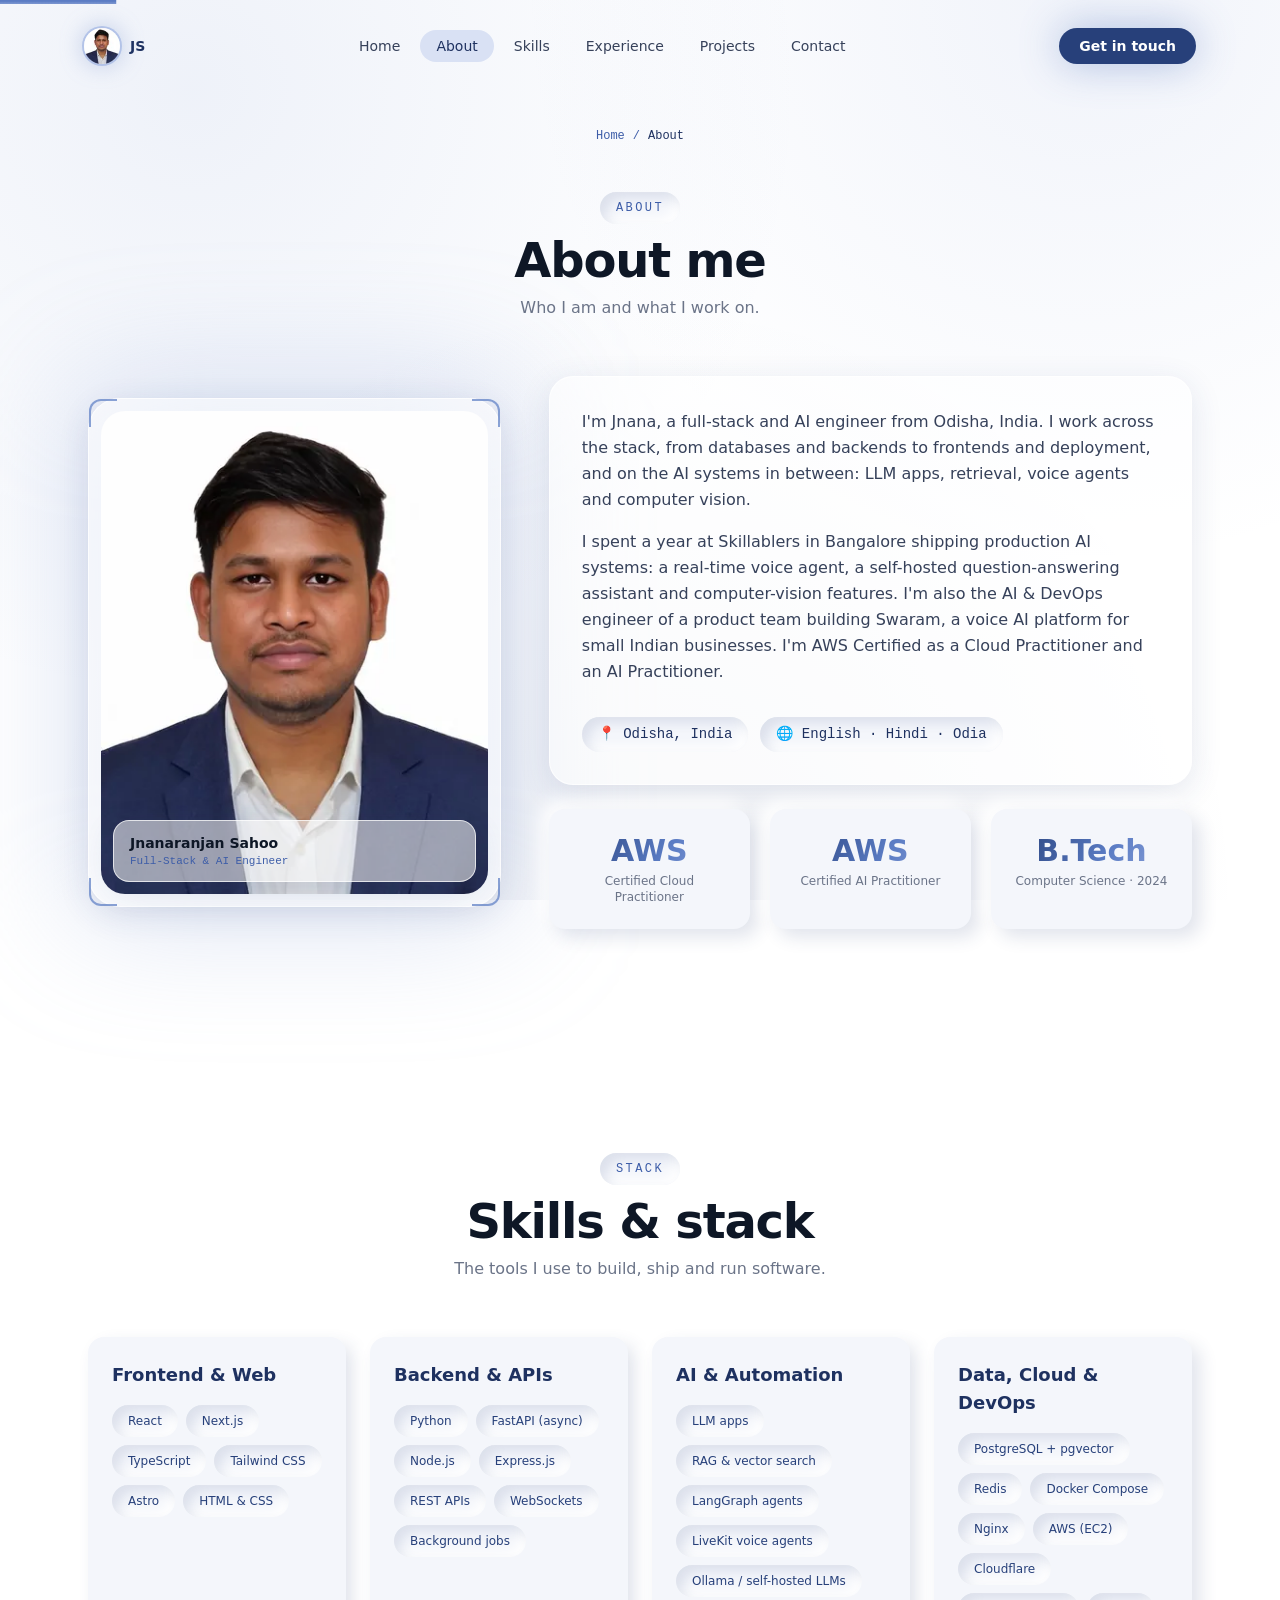
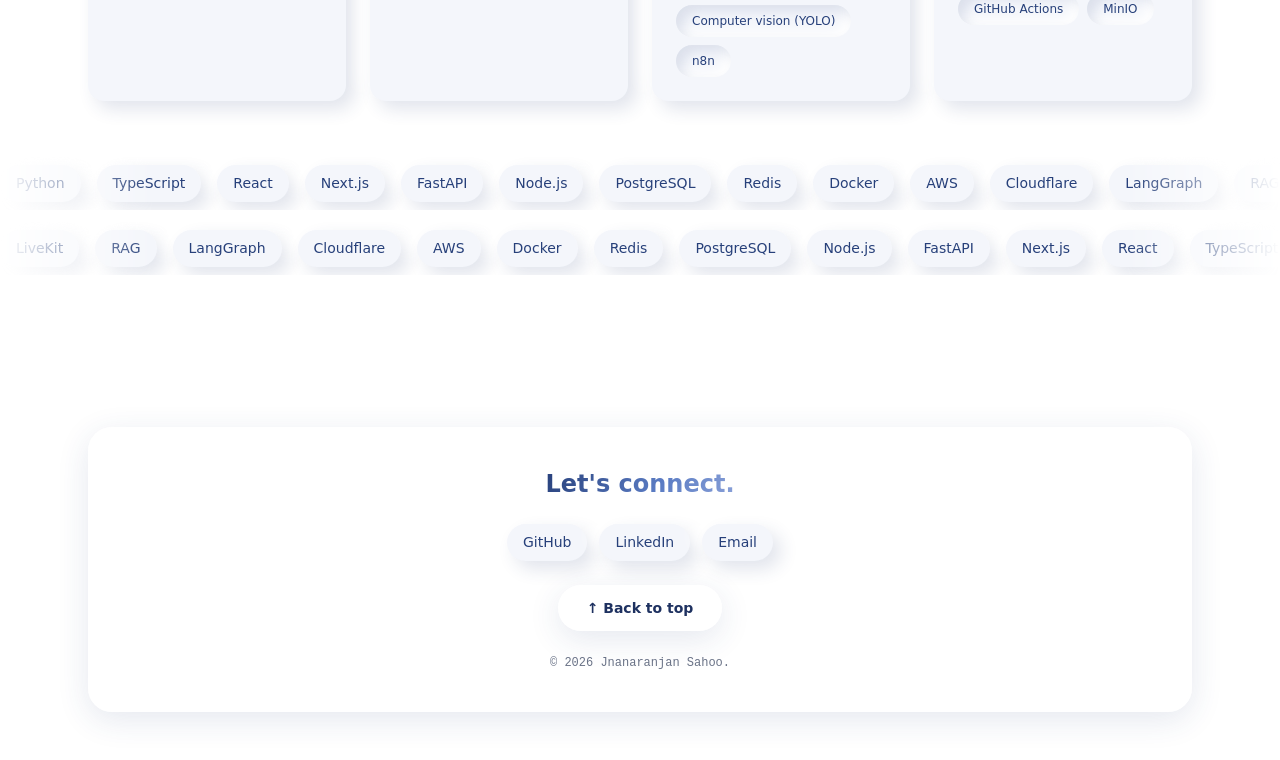
==== commit f750bac0: "Deploy portfolio" ====
--- a/about/index.html
+++ b/about/index.html
@@ -67,4 +67,4 @@
       gtag('event', name, params);
       if (window.posthog && window.posthog.capture) window.posthog.capture(name, params);
     }, true);
-  })();</script><link rel="stylesheet" href="/_astro/Layout.BLeGAC4W.css"></head><body><style>astro-island,astro-slot,astro-static-slot{display:contents}</style><script>(()=>{var l=(n,t)=>{let i=async()=>{await(await n())()},e=typeof t.value=="object"?t.value:void 0,s={timeout:e==null?void 0:e.timeout};"requestIdleCallback"in window?window.requestIdleCallback(i,s):setTimeout(i,s.timeout||200)};(self.Astro||(self.Astro={})).idle=l;window.dispatchEvent(new Event("astro:idle"));})();</script><script>(()=>{var g=Object.defineProperty;var w=(a,s,c)=>s in a?g(a,s,{enumerable:!0,configurable:!0,writable:!0,value:c}):a[s]=c;var l=(a,s,c)=>w(a,typeof s!="symbol"?s+"":s,c);var E=new Set(["__proto__","constructor","prototype"]);{let a={0:t=>y(t),1:t=>c(t),2:t=>new RegExp(t),3:t=>new Date(t),4:t=>new Map(c(t)),5:t=>new Set(c(t)),6:t=>BigInt(t),7:t=>new URL(t),8:t=>new Uint8Array(t),9:t=>new Uint16Array(t),10:t=>new Uint32Array(t),11:t=>Number.POSITIVE_INFINITY*t},s=t=>{let[p,e]=t;return p in a?a[p](e):void 0},c=t=>t.map(s),y=t=>typeof t!="object"||t===null?t:Object.fromEntries(Object.entries(t).map(([p,e])=>[p,s(e)]));class f extends HTMLElement{constructor(){super(...arguments);l(this,"Component");l(this,"hydrator");l(this,"hydrate",async()=>{var b;if(!this.hydrator||!this.isConnected)return;let e=(b=this.parentElement)==null?void 0:b.closest("astro-island[ssr]");if(e){e.addEventListener("astro:hydrate",this.hydrate,{once:!0});return}let r=this.querySelectorAll("astro-slot"),n={},d=this.querySelectorAll("template[data-astro-template]");for(let o of d){let i=o.closest(this.tagName);i!=null&&i.isSameNode(this)&&(n[o.getAttribute("data-astro-template")||"default"]=o.innerHTML,o.remove())}for(let o of r){let i=o.closest(this.tagName);i!=null&&i.isSameNode(this)&&(n[o.getAttribute("name")||"default"]=o.innerHTML)}let u;try{u=this.hasAttribute("props")?y(JSON.parse(this.getAttribute("props"))):{}}catch(o){let i=this.getAttribute("component-url")||"<unknown>",v=this.getAttribute("component-export");throw v&&(i+=` (export ${v})`),console.error(`[hydrate] Error parsing props for component ${i}`,this.getAttribute("props"),o),o}let h;await this.hydrator(this)(this.Component,u,n,{client:this.getAttribute("client")}),this.removeAttribute("ssr"),this.dispatchEvent(new CustomEvent("astro:hydrate"))});l(this,"unmount",()=>{this.isConnected||this.dispatchEvent(new CustomEvent("astro:unmount"))})}disconnectedCallback(){document.removeEventListener("astro:after-swap",this.unmount),document.addEventListener("astro:after-swap",this.unmount,{once:!0})}connectedCallback(){if(!this.hasAttribute("await-children")||document.readyState==="interactive"||document.readyState==="complete")this.childrenConnectedCallback();else{let e=()=>{document.removeEventListener("DOMContentLoaded",e),r.disconnect(),this.childrenConnectedCallback()},r=new MutationObserver(()=>{var n;((n=this.lastChild)==null?void 0:n.nodeType)===Node.COMMENT_NODE&&this.lastChild.nodeValue==="astro:end"&&(this.lastChild.remove(),e())});r.observe(this,{childList:!0}),document.addEventListener("DOMContentLoaded",e)}}async childrenConnectedCallback(){let e=this.getAttribute("before-hydration-url");e&&await import(e),this.start()}getRetryImportUrl(e){let r=new URL(e,document.baseURI);return r.searchParams.set("astro-retry",Date.now().toString()),r.toString()}async importWithRetry(e){try{return await import(e)}catch(r){return await new Promise(n=>setTimeout(n,1e3)),import(this.getRetryImportUrl(e))}}handleHydrationError(e){let r=this.getAttribute("component-url"),n=new CustomEvent("astro:hydration-error",{cancelable:!0,bubbles:!0,composed:!0,detail:{error:e,componentUrl:r}});this.dispatchEvent(n)&&console.error(`[astro-island] Error hydrating ${r}`,e)}async start(){let e=JSON.parse(this.getAttribute("opts")),r=this.getAttribute("client");if(Astro[r]===void 0){window.addEventListener(`astro:${r}`,()=>this.start(),{once:!0});return}try{await Astro[r](async()=>{let n=this.getAttribute("renderer-url");try{let[d,{default:u}]=await Promise.all([this.importWithRetry(this.getAttribute("component-url")),n?this.importWithRetry(n):Promise.resolve({default:()=>()=>{}})]),h=this.getAttribute("component-export")||"default";if(h.includes(".")){this.Component=d;for(let m of h.split(".")){if(E.has(m)||!this.Component||typeof this.Component!="object"&&typeof this.Component!="function"||!Object.hasOwn(this.Component,m))throw new Error(`Invalid component export path: ${h}`);this.Component=this.Component[m]}}else{if(E.has(h))throw new Error(`Invalid component export path: ${h}`);this.Component=d[h]}return this.hydrator=u,this.hydrate}catch(d){return this.handleHydrationError(d),()=>{}}},e,this)}catch(n){this.handleHydrationError(n)}}attributeChangedCallback(){this.hydrate()}}l(f,"observedAttributes",["props"]),customElements.get("astro-island")||customElements.define("astro-island",f)}})();</script><astro-island uid="1ba8Qv" prefix="r1" component-url="/_astro/SmoothScroll.Ch_eKSLu.js" component-export="SmoothScroll" renderer-url="/_astro/client.RMePetAg.js" props="{}" ssr client="idle" opts="{&quot;name&quot;:&quot;SmoothScroll&quot;,&quot;value&quot;:true}"></astro-island><script>(()=>{var e=async t=>{await(await t())()};(self.Astro||(self.Astro={})).load=e;window.dispatchEvent(new Event("astro:load"));})();</script><astro-island uid="ZueBMo" prefix="r3" component-url="/_astro/NavbarInteractive.BF8Kjd55.js" component-export="NavbarInteractive" renderer-url="/_astro/client.RMePetAg.js" props="{&quot;avatarSrc&quot;:[0,&quot;/_astro/profile.CRkiN90N_22NJSh.webp&quot;],&quot;homeHref&quot;:[0,&quot;/&quot;],&quot;current&quot;:[0,&quot;/about/&quot;]}" ssr client="load" opts="{&quot;name&quot;:&quot;NavbarInteractive&quot;,&quot;value&quot;:true}" await-children><header class="fixed inset-x-0 top-0 z-50 px-4 pt-4" style="transform:translateY(-80px)"><nav class="mx-auto flex max-w-6xl items-center justify-between rounded-full px-5 py-3 transition-all duration-300 bg-transparent" aria-label="Main navigation"><a href="/" class="group flex items-center gap-2.5" aria-label="Jnanaranjan Sahoo — home"><span class="relative inline-block"><span class="absolute inset-0 rounded-full bg-navy-400/40 blur-md transition-opacity duration-300 group-hover:opacity-100"></span><img src="/_astro/profile.CRkiN90N_22NJSh.webp" alt="Jnanaranjan Sahoo" width="36" height="36" class="relative h-9 w-9 rounded-full object-cover ring-2 ring-navy-200 transition-transform duration-300 group-hover:scale-105"/></span><span class="hidden font-display text-sm font-bold text-navy-700 sm:inline">JS</span></a><ul class="hidden items-center gap-1 md:flex" role="list"><li><a href="/" class="relative rounded-full px-4 py-2 text-sm font-medium transition-colors text-ink-soft hover:bg-navy-50 hover:text-navy-700">Home</a></li><li><a href="/about/" aria-current="page" class="relative rounded-full px-4 py-2 text-sm font-medium transition-colors text-navy-700"><span class="absolute inset-0 -z-10 rounded-full bg-navy-100"></span>About</a></li><li><a href="/#skills" class="relative rounded-full px-4 py-2 text-sm font-medium transition-colors text-ink-soft hover:bg-navy-50 hover:text-navy-700">Skills</a></li><li><a href="/experience/" class="relative rounded-full px-4 py-2 text-sm font-medium transition-colors text-ink-soft hover:bg-navy-50 hover:text-navy-700">Experience</a></li><li><a href="/projects/" class="relative rounded-full px-4 py-2 text-sm font-medium transition-colors text-ink-soft hover:bg-navy-50 hover:text-navy-700">Projects</a></li><li><a href="/contact/" class="relative rounded-full px-4 py-2 text-sm font-medium transition-colors text-ink-soft hover:bg-navy-50 hover:text-navy-700">Contact</a></li></ul><a href="/contact/" data-ga-event="cta_click" data-ga-label="nav_lets_talk" class="hidden rounded-full bg-navy-600 px-5 py-2 text-sm font-semibold text-white shadow-glow transition-colors hover:bg-navy-700 md:inline-block">Get in touch</a><button class="grid h-9 w-9 place-items-center rounded-full glass md:hidden" aria-label="Open menu" aria-expanded="false" aria-controls="mobile-menu"><div class="space-y-1.5" aria-hidden="true"><span class="block h-0.5 w-5 bg-navy-700"></span><span class="block h-0.5 w-5 bg-navy-700"></span></div></button></nav></header><div class="fixed inset-x-0 top-0 z-[60] h-1 origin-left bg-gradient-to-r from-navy-400 to-sky" aria-hidden="true" style="transform:scaleX(0)"></div><!--astro:end--></astro-island><!-- Fallback static nav shell for search crawlers / non-JS users --><noscript><div class="fixed inset-x-0 top-0 z-50 bg-white/90 px-6 py-4 backdrop-blur shadow-sm"><div class="mx-auto flex max-w-6xl items-center justify-between"><a href="/" class="font-display font-bold text-navy-700">Jnanaranjan Sahoo</a><ul class="flex items-center gap-4 text-sm font-medium"><li><a href="/" class="text-ink-soft hover:text-navy-700">Home</a></li><li><a href="/about/" aria-current="page" class="text-ink-soft hover:text-navy-700">About</a></li><li><a href="/#skills" class="text-ink-soft hover:text-navy-700">Skills</a></li><li><a href="/experience/" class="text-ink-soft hover:text-navy-700">Experience</a></li><li><a href="/projects/" class="text-ink-soft hover:text-navy-700">Projects</a></li><li><a href="/contact/" class="text-ink-soft hover:text-navy-700">Contact</a></li></ul></div></div></noscript><main id="main-content"><nav aria-label="Breadcrumb" class="mx-auto px-6 pt-28 sm:pt-32 max-w-6xl"><ol class="flex flex-wrap items-center gap-2 font-mono text-xs text-navy-500 justify-center"><li><a href="/" class="hover:text-navy-700">Home</a><span class="ml-2" aria-hidden="true">/</span></li><li><span aria-current="page" class="text-navy-700">About</span></li></ol></nav><section id="about" class="relative mx-auto max-w-6xl px-6 pt-10 pb-20 sm:pt-12 sm:pb-28"><div class="flex flex-col items-center gap-3 text-center"><span class="chip neu-inset font-mono text-xs uppercase tracking-[0.2em] text-navy-500">About</span><h1 class="font-display text-3xl font-bold tracking-tight text-ink sm:text-4xl lg:text-5xl">About me</h1><p class="max-w-xl text-base text-ink-muted">Who I am and what I work on.</p></div><div class="mt-14 grid items-center gap-10 lg:grid-cols-5 lg:gap-12"><!-- Portrait --><div class="relative lg:col-span-2"><div class="absolute -inset-4 -z-10 rounded-[2.5rem] bg-navy-300/30 blur-3xl"></div><!-- HudFrame shell --><div class="relative rounded-[2rem] glass p-3"><!-- Corner brackets --><span class="pointer-events-none absolute left-0 top-0 h-7 w-7 rounded-tl-xl border-l-2 border-t-2 border-navy-400/70"></span><span class="pointer-events-none absolute right-0 top-0 h-7 w-7 rounded-tr-xl border-r-2 border-t-2 border-navy-400/70"></span><span class="pointer-events-none absolute bottom-0 left-0 h-7 w-7 rounded-bl-xl border-b-2 border-l-2 border-navy-400/70"></span><span class="pointer-events-none absolute bottom-0 right-0 h-7 w-7 rounded-br-xl border-b-2 border-r-2 border-navy-400/70"></span><div class="overflow-hidden rounded-[1.5rem]"><img src="/_astro/profile.CRkiN90N_ZGYwnj.webp" srcset="/_astro/profile.CRkiN90N_ZGYwnj.webp 400w, /_astro/profile.CRkiN90N_Z1r7WS6.webp 640w, /_astro/profile.CRkiN90N_ZvoJcn.webp 750w, /_astro/profile.CRkiN90N_1XyMd1.webp 800w" alt="Portrait of Jnanaranjan Sahoo" loading="lazy" decoding="async" sizes="(min-width: 400px) 400px, 100vw" data-astro-image="constrained" data-astro-image-fit="cover" data-astro-image-pos="center" width="400" height="500" class="aspect-[4/5] w-full object-cover transition-transform duration-500 hover:scale-105"></div><div class="absolute bottom-6 left-6 right-6 z-10"><div class="glass rounded-2xl px-4 py-3"><p class="font-display text-sm font-bold text-ink">Jnanaranjan Sahoo</p><p class="font-mono text-[11px] text-navy-500">Full-Stack &amp; AI Engineer</p></div></div></div></div><!-- Bio + credentials --><div class="lg:col-span-3"><div class="glass rounded-3xl p-6 sm:p-8"><div class="space-y-4 text-base leading-relaxed text-ink-soft"><p>I&#39;m Jnana, a full-stack and AI engineer from Odisha, India. I work across the stack, from databases and backends to frontends and deployment, and on the AI systems in between: LLM apps, retrieval, voice agents and computer vision.</p><p>I spent a year at Skillablers in Bangalore shipping production AI systems: a real-time voice agent, a self-hosted question-answering assistant and computer-vision features. I&#39;m also the AI &amp; DevOps engineer of a product team building Swaram, a voice AI platform for small Indian businesses. I&#39;m AWS Certified as a Cloud Practitioner and an AI Practitioner.</p></div><div class="mt-8 flex flex-wrap gap-3 font-mono text-xs text-navy-600"><span class="chip neu-inset">📍 Odisha, India</span><span class="chip neu-inset">🌐 English · Hindi · Odia</span></div></div><!-- Credentials — neumorphic, statically rendered (the hero shows about.stats) --><div class="mt-6 grid gap-5 sm:grid-cols-3"><div class="neu rounded-2xl px-5 py-6 text-center"><div class="font-display text-3xl font-bold gradient-text">AWS</div><div class="mt-1 text-xs font-medium text-ink-muted">Certified Cloud Practitioner</div></div><div class="neu rounded-2xl px-5 py-6 text-center"><div class="font-display text-3xl font-bold gradient-text">AWS</div><div class="mt-1 text-xs font-medium text-ink-muted">Certified AI Practitioner</div></div><div class="neu rounded-2xl px-5 py-6 text-center"><div class="font-display text-3xl font-bold gradient-text">B.Tech</div><div class="mt-1 text-xs font-medium text-ink-muted">Computer Science · 2024</div></div></div></div></div></section><section id="skills" class="relative py-20 sm:py-28"><div class="mx-auto max-w-6xl px-6"><div class="flex flex-col items-center gap-3 text-center"><span class="chip neu-inset font-mono text-xs uppercase tracking-[0.2em] text-navy-500">Stack</span><h2 class="font-display text-3xl font-bold tracking-tight text-ink sm:text-4xl lg:text-5xl">Skills &amp; stack</h2><p class="max-w-xl text-base text-ink-muted">The tools I use to build, ship and run software.</p></div><!-- Neumorphic skill groups — all static HTML --><div class="mt-14 grid gap-6 sm:grid-cols-2 lg:grid-cols-4"><div class="neu rounded-2xl p-6"><h3 class="mb-4 font-display text-lg font-semibold text-navy-700">Frontend &amp; Web</h3><div class="flex flex-wrap gap-2"><span class="chip neu-inset text-xs text-navy-600">React</span><span class="chip neu-inset text-xs text-navy-600">Next.js</span><span class="chip neu-inset text-xs text-navy-600">TypeScript</span><span class="chip neu-inset text-xs text-navy-600">Tailwind CSS</span><span class="chip neu-inset text-xs text-navy-600">Astro</span><span class="chip neu-inset text-xs text-navy-600">HTML &amp; CSS</span></div></div><div class="neu rounded-2xl p-6"><h3 class="mb-4 font-display text-lg font-semibold text-navy-700">Backend &amp; APIs</h3><div class="flex flex-wrap gap-2"><span class="chip neu-inset text-xs text-navy-600">Python</span><span class="chip neu-inset text-xs text-navy-600">FastAPI (async)</span><span class="chip neu-inset text-xs text-navy-600">Node.js</span><span class="chip neu-inset text-xs text-navy-600">Express.js</span><span class="chip neu-inset text-xs text-navy-600">REST APIs</span><span class="chip neu-inset text-xs text-navy-600">WebSockets</span><span class="chip neu-inset text-xs text-navy-600">Background jobs</span></div></div><div class="neu rounded-2xl p-6"><h3 class="mb-4 font-display text-lg font-semibold text-navy-700">AI &amp; Automation</h3><div class="flex flex-wrap gap-2"><span class="chip neu-inset text-xs text-navy-600">LLM apps</span><span class="chip neu-inset text-xs text-navy-600">RAG &amp; vector search</span><span class="chip neu-inset text-xs text-navy-600">LangGraph agents</span><span class="chip neu-inset text-xs text-navy-600">LiveKit voice agents</span><span class="chip neu-inset text-xs text-navy-600">Ollama / self-hosted LLMs</span><span class="chip neu-inset text-xs text-navy-600">Computer vision (YOLO)</span><span class="chip neu-inset text-xs text-navy-600">n8n</span></div></div><div class="neu rounded-2xl p-6"><h3 class="mb-4 font-display text-lg font-semibold text-navy-700">Data, Cloud &amp; DevOps</h3><div class="flex flex-wrap gap-2"><span class="chip neu-inset text-xs text-navy-600">PostgreSQL + pgvector</span><span class="chip neu-inset text-xs text-navy-600">Redis</span><span class="chip neu-inset text-xs text-navy-600">Docker Compose</span><span class="chip neu-inset text-xs text-navy-600">Nginx</span><span class="chip neu-inset text-xs text-navy-600">AWS (EC2)</span><span class="chip neu-inset text-xs text-navy-600">Cloudflare</span><span class="chip neu-inset text-xs text-navy-600">GitHub Actions</span><span class="chip neu-inset text-xs text-navy-600">MinIO</span></div></div></div></div><!-- Full-width CSS marquees --><div class="mt-14 flex flex-col gap-3"><!-- Forward marquee --><div class="group relative flex overflow-hidden py-2" style="mask-image: linear-gradient(to right, transparent, black 12%, black 88%, transparent);" aria-hidden="true"><div class="flex shrink-0 items-center gap-4 pr-4" style="animation: marquee 28s linear infinite;"><span class="chip neu whitespace-nowrap text-navy-600">Python</span><span class="chip neu whitespace-nowrap text-navy-600">TypeScript</span><span class="chip neu whitespace-nowrap text-navy-600">React</span><span class="chip neu whitespace-nowrap text-navy-600">Next.js</span><span class="chip neu whitespace-nowrap text-navy-600">FastAPI</span><span class="chip neu whitespace-nowrap text-navy-600">Node.js</span><span class="chip neu whitespace-nowrap text-navy-600">PostgreSQL</span><span class="chip neu whitespace-nowrap text-navy-600">Redis</span><span class="chip neu whitespace-nowrap text-navy-600">Docker</span><span class="chip neu whitespace-nowrap text-navy-600">AWS</span><span class="chip neu whitespace-nowrap text-navy-600">Cloudflare</span><span class="chip neu whitespace-nowrap text-navy-600">LangGraph</span><span class="chip neu whitespace-nowrap text-navy-600">RAG</span><span class="chip neu whitespace-nowrap text-navy-600">LiveKit</span><span class="chip neu whitespace-nowrap text-navy-600">Python</span><span class="chip neu whitespace-nowrap text-navy-600">TypeScript</span><span class="chip neu whitespace-nowrap text-navy-600">React</span><span class="chip neu whitespace-nowrap text-navy-600">Next.js</span><span class="chip neu whitespace-nowrap text-navy-600">FastAPI</span><span class="chip neu whitespace-nowrap text-navy-600">Node.js</span><span class="chip neu whitespace-nowrap text-navy-600">PostgreSQL</span><span class="chip neu whitespace-nowrap text-navy-600">Redis</span><span class="chip neu whitespace-nowrap text-navy-600">Docker</span><span class="chip neu whitespace-nowrap text-navy-600">AWS</span><span class="chip neu whitespace-nowrap text-navy-600">Cloudflare</span><span class="chip neu whitespace-nowrap text-navy-600">LangGraph</span><span class="chip neu whitespace-nowrap text-navy-600">RAG</span><span class="chip neu whitespace-nowrap text-navy-600">LiveKit</span></div></div><!-- Reverse marquee --><div class="group relative flex overflow-hidden py-2" style="mask-image: linear-gradient(to right, transparent, black 12%, black 88%, transparent);" aria-hidden="true"><div class="flex shrink-0 items-center gap-4 pr-4" style="animation: marquee 28s linear infinite reverse;"><span class="chip neu whitespace-nowrap text-navy-600">LiveKit</span><span class="chip neu whitespace-nowrap text-navy-600">RAG</span><span class="chip neu whitespace-nowrap text-navy-600">LangGraph</span><span class="chip neu whitespace-nowrap text-navy-600">Cloudflare</span><span class="chip neu whitespace-nowrap text-navy-600">AWS</span><span class="chip neu whitespace-nowrap text-navy-600">Docker</span><span class="chip neu whitespace-nowrap text-navy-600">Redis</span><span class="chip neu whitespace-nowrap text-navy-600">PostgreSQL</span><span class="chip neu whitespace-nowrap text-navy-600">Node.js</span><span class="chip neu whitespace-nowrap text-navy-600">FastAPI</span><span class="chip neu whitespace-nowrap text-navy-600">Next.js</span><span class="chip neu whitespace-nowrap text-navy-600">React</span><span class="chip neu whitespace-nowrap text-navy-600">TypeScript</span><span class="chip neu whitespace-nowrap text-navy-600">Python</span><span class="chip neu whitespace-nowrap text-navy-600">LiveKit</span><span class="chip neu whitespace-nowrap text-navy-600">RAG</span><span class="chip neu whitespace-nowrap text-navy-600">LangGraph</span><span class="chip neu whitespace-nowrap text-navy-600">Cloudflare</span><span class="chip neu whitespace-nowrap text-navy-600">AWS</span><span class="chip neu whitespace-nowrap text-navy-600">Docker</span><span class="chip neu whitespace-nowrap text-navy-600">Redis</span><span class="chip neu whitespace-nowrap text-navy-600">PostgreSQL</span><span class="chip neu whitespace-nowrap text-navy-600">Node.js</span><span class="chip neu whitespace-nowrap text-navy-600">FastAPI</span><span class="chip neu whitespace-nowrap text-navy-600">Next.js</span><span class="chip neu whitespace-nowrap text-navy-600">React</span><span class="chip neu whitespace-nowrap text-navy-600">TypeScript</span><span class="chip neu whitespace-nowrap text-navy-600">Python</span></div></div></div></section></main><footer class="relative mx-auto max-w-6xl px-6 pb-12 pt-10"><div class="glass flex flex-col items-center gap-6 rounded-3xl px-6 py-8 text-center sm:px-8 sm:py-10"><p class="font-display text-2xl font-bold gradient-text">Let's connect.</p><nav aria-label="Social links" class="flex flex-wrap items-center justify-center gap-3"><a href="https://github.com/jnana-ai-eng" class="chip neu text-navy-600 hover:text-navy-800 transition-colors" target="_blank" rel="noopener noreferrer">GitHub</a><a href="https://www.linkedin.com/in/jnanaranjan-sahoo" class="chip neu text-navy-600 hover:text-navy-800 transition-colors" target="_blank" rel="noopener noreferrer">LinkedIn</a><a href="mailto:sahoojnana3002@gmail.com" class="chip neu text-navy-600 hover:text-navy-800 transition-colors">Email</a></nav><a href="#main-content" class="relative inline-flex items-center justify-center gap-2 rounded-full px-7 py-3 text-sm font-semibold transition-colors duration-300 glass text-navy-700 hover:text-navy-900">↑ Back to top</a><p class="font-mono text-xs text-ink-muted">&copy; 2026 Jnanaranjan Sahoo.</p><details class="font-mono text-xs text-ink-muted"><summary class="cursor-pointer hover:text-navy-700">Privacy</summary><p class="mx-auto mt-2 max-w-md">This site uses Google Analytics and PostHog (EU) to understand visits. <a href="https://policies.google.com/technologies/partner-sites" class="underline underline-offset-2 hover:text-navy-700" target="_blank" rel="noopener noreferrer">How Google uses this data</a> · <a href="https://posthog.com/privacy" class="underline underline-offset-2 hover:text-navy-700" target="_blank" rel="noopener noreferrer">PostHog privacy policy</a>.</p></details></div></footer></body></html>+  })();</script><link rel="stylesheet" href="/_astro/Layout.BLeGAC4W.css"></head><body><style>astro-island,astro-slot,astro-static-slot{display:contents}</style><script>(()=>{var l=(n,t)=>{let i=async()=>{await(await n())()},e=typeof t.value=="object"?t.value:void 0,s={timeout:e==null?void 0:e.timeout};"requestIdleCallback"in window?window.requestIdleCallback(i,s):setTimeout(i,s.timeout||200)};(self.Astro||(self.Astro={})).idle=l;window.dispatchEvent(new Event("astro:idle"));})();</script><script>(()=>{var g=Object.defineProperty;var w=(a,s,c)=>s in a?g(a,s,{enumerable:!0,configurable:!0,writable:!0,value:c}):a[s]=c;var l=(a,s,c)=>w(a,typeof s!="symbol"?s+"":s,c);var E=new Set(["__proto__","constructor","prototype"]);{let a={0:t=>y(t),1:t=>c(t),2:t=>new RegExp(t),3:t=>new Date(t),4:t=>new Map(c(t)),5:t=>new Set(c(t)),6:t=>BigInt(t),7:t=>new URL(t),8:t=>new Uint8Array(t),9:t=>new Uint16Array(t),10:t=>new Uint32Array(t),11:t=>Number.POSITIVE_INFINITY*t},s=t=>{let[p,e]=t;return p in a?a[p](e):void 0},c=t=>t.map(s),y=t=>typeof t!="object"||t===null?t:Object.fromEntries(Object.entries(t).map(([p,e])=>[p,s(e)]));class f extends HTMLElement{constructor(){super(...arguments);l(this,"Component");l(this,"hydrator");l(this,"hydrate",async()=>{var b;if(!this.hydrator||!this.isConnected)return;let e=(b=this.parentElement)==null?void 0:b.closest("astro-island[ssr]");if(e){e.addEventListener("astro:hydrate",this.hydrate,{once:!0});return}let r=this.querySelectorAll("astro-slot"),n={},d=this.querySelectorAll("template[data-astro-template]");for(let o of d){let i=o.closest(this.tagName);i!=null&&i.isSameNode(this)&&(n[o.getAttribute("data-astro-template")||"default"]=o.innerHTML,o.remove())}for(let o of r){let i=o.closest(this.tagName);i!=null&&i.isSameNode(this)&&(n[o.getAttribute("name")||"default"]=o.innerHTML)}let u;try{u=this.hasAttribute("props")?y(JSON.parse(this.getAttribute("props"))):{}}catch(o){let i=this.getAttribute("component-url")||"<unknown>",v=this.getAttribute("component-export");throw v&&(i+=` (export ${v})`),console.error(`[hydrate] Error parsing props for component ${i}`,this.getAttribute("props"),o),o}let h;await this.hydrator(this)(this.Component,u,n,{client:this.getAttribute("client")}),this.removeAttribute("ssr"),this.dispatchEvent(new CustomEvent("astro:hydrate"))});l(this,"unmount",()=>{this.isConnected||this.dispatchEvent(new CustomEvent("astro:unmount"))})}disconnectedCallback(){document.removeEventListener("astro:after-swap",this.unmount),document.addEventListener("astro:after-swap",this.unmount,{once:!0})}connectedCallback(){if(!this.hasAttribute("await-children")||document.readyState==="interactive"||document.readyState==="complete")this.childrenConnectedCallback();else{let e=()=>{document.removeEventListener("DOMContentLoaded",e),r.disconnect(),this.childrenConnectedCallback()},r=new MutationObserver(()=>{var n;((n=this.lastChild)==null?void 0:n.nodeType)===Node.COMMENT_NODE&&this.lastChild.nodeValue==="astro:end"&&(this.lastChild.remove(),e())});r.observe(this,{childList:!0}),document.addEventListener("DOMContentLoaded",e)}}async childrenConnectedCallback(){let e=this.getAttribute("before-hydration-url");e&&await import(e),this.start()}getRetryImportUrl(e){let r=new URL(e,document.baseURI);return r.searchParams.set("astro-retry",Date.now().toString()),r.toString()}async importWithRetry(e){try{return await import(e)}catch(r){return await new Promise(n=>setTimeout(n,1e3)),import(this.getRetryImportUrl(e))}}handleHydrationError(e){let r=this.getAttribute("component-url"),n=new CustomEvent("astro:hydration-error",{cancelable:!0,bubbles:!0,composed:!0,detail:{error:e,componentUrl:r}});this.dispatchEvent(n)&&console.error(`[astro-island] Error hydrating ${r}`,e)}async start(){let e=JSON.parse(this.getAttribute("opts")),r=this.getAttribute("client");if(Astro[r]===void 0){window.addEventListener(`astro:${r}`,()=>this.start(),{once:!0});return}try{await Astro[r](async()=>{let n=this.getAttribute("renderer-url");try{let[d,{default:u}]=await Promise.all([this.importWithRetry(this.getAttribute("component-url")),n?this.importWithRetry(n):Promise.resolve({default:()=>()=>{}})]),h=this.getAttribute("component-export")||"default";if(h.includes(".")){this.Component=d;for(let m of h.split(".")){if(E.has(m)||!this.Component||typeof this.Component!="object"&&typeof this.Component!="function"||!Object.hasOwn(this.Component,m))throw new Error(`Invalid component export path: ${h}`);this.Component=this.Component[m]}}else{if(E.has(h))throw new Error(`Invalid component export path: ${h}`);this.Component=d[h]}return this.hydrator=u,this.hydrate}catch(d){return this.handleHydrationError(d),()=>{}}},e,this)}catch(n){this.handleHydrationError(n)}}attributeChangedCallback(){this.hydrate()}}l(f,"observedAttributes",["props"]),customElements.get("astro-island")||customElements.define("astro-island",f)}})();</script><astro-island uid="1ba8Qv" prefix="r1" component-url="/_astro/SmoothScroll.Ch_eKSLu.js" component-export="SmoothScroll" renderer-url="/_astro/client.RMePetAg.js" props="{}" ssr client="idle" opts="{&quot;name&quot;:&quot;SmoothScroll&quot;,&quot;value&quot;:true}"></astro-island><script>(()=>{var e=async t=>{await(await t())()};(self.Astro||(self.Astro={})).load=e;window.dispatchEvent(new Event("astro:load"));})();</script><astro-island uid="ZueBMo" prefix="r3" component-url="/_astro/NavbarInteractive.BF8Kjd55.js" component-export="NavbarInteractive" renderer-url="/_astro/client.RMePetAg.js" props="{&quot;avatarSrc&quot;:[0,&quot;/_astro/profile.CRkiN90N_22NJSh.webp&quot;],&quot;homeHref&quot;:[0,&quot;/&quot;],&quot;current&quot;:[0,&quot;/about/&quot;]}" ssr client="load" opts="{&quot;name&quot;:&quot;NavbarInteractive&quot;,&quot;value&quot;:true}" await-children><header class="fixed inset-x-0 top-0 z-50 px-4 pt-4" style="transform:translateY(-80px)"><nav class="mx-auto flex max-w-6xl items-center justify-between rounded-full px-5 py-3 transition-all duration-300 bg-transparent" aria-label="Main navigation"><a href="/" class="group flex items-center gap-2.5" aria-label="Jnanaranjan Sahoo — home"><span class="relative inline-block"><span class="absolute inset-0 rounded-full bg-navy-400/40 blur-md transition-opacity duration-300 group-hover:opacity-100"></span><img src="/_astro/profile.CRkiN90N_22NJSh.webp" alt="Jnanaranjan Sahoo" width="36" height="36" class="relative h-9 w-9 rounded-full object-cover ring-2 ring-navy-200 transition-transform duration-300 group-hover:scale-105"/></span><span class="hidden font-display text-sm font-bold text-navy-700 sm:inline">JS</span></a><ul class="hidden items-center gap-1 md:flex" role="list"><li><a href="/" class="relative rounded-full px-4 py-2 text-sm font-medium transition-colors text-ink-soft hover:bg-navy-50 hover:text-navy-700">Home</a></li><li><a href="/about/" aria-current="page" class="relative rounded-full px-4 py-2 text-sm font-medium transition-colors text-navy-700"><span class="absolute inset-0 -z-10 rounded-full bg-navy-100"></span>About</a></li><li><a href="/#skills" class="relative rounded-full px-4 py-2 text-sm font-medium transition-colors text-ink-soft hover:bg-navy-50 hover:text-navy-700">Skills</a></li><li><a href="/experience/" class="relative rounded-full px-4 py-2 text-sm font-medium transition-colors text-ink-soft hover:bg-navy-50 hover:text-navy-700">Experience</a></li><li><a href="/projects/" class="relative rounded-full px-4 py-2 text-sm font-medium transition-colors text-ink-soft hover:bg-navy-50 hover:text-navy-700">Projects</a></li><li><a href="/contact/" class="relative rounded-full px-4 py-2 text-sm font-medium transition-colors text-ink-soft hover:bg-navy-50 hover:text-navy-700">Contact</a></li></ul><a href="/contact/" data-ga-event="cta_click" data-ga-label="nav_lets_talk" class="hidden rounded-full bg-navy-600 px-5 py-2 text-sm font-semibold text-white shadow-glow transition-colors hover:bg-navy-700 md:inline-block">Get in touch</a><button class="grid h-9 w-9 place-items-center rounded-full glass md:hidden" aria-label="Open menu" aria-expanded="false" aria-controls="mobile-menu"><div class="space-y-1.5" aria-hidden="true"><span class="block h-0.5 w-5 bg-navy-700"></span><span class="block h-0.5 w-5 bg-navy-700"></span></div></button></nav></header><div class="fixed inset-x-0 top-0 z-[60] h-1 origin-left bg-gradient-to-r from-navy-400 to-sky" aria-hidden="true" style="transform:scaleX(0)"></div><!--astro:end--></astro-island><!-- Fallback static nav shell for search crawlers / non-JS users --><noscript><div class="fixed inset-x-0 top-0 z-50 bg-white/90 px-6 py-4 backdrop-blur shadow-sm"><div class="mx-auto flex max-w-6xl items-center justify-between"><a href="/" class="font-display font-bold text-navy-700">Jnanaranjan Sahoo</a><ul class="flex items-center gap-4 text-sm font-medium"><li><a href="/" class="text-ink-soft hover:text-navy-700">Home</a></li><li><a href="/about/" aria-current="page" class="text-ink-soft hover:text-navy-700">About</a></li><li><a href="/#skills" class="text-ink-soft hover:text-navy-700">Skills</a></li><li><a href="/experience/" class="text-ink-soft hover:text-navy-700">Experience</a></li><li><a href="/projects/" class="text-ink-soft hover:text-navy-700">Projects</a></li><li><a href="/contact/" class="text-ink-soft hover:text-navy-700">Contact</a></li></ul></div></div></noscript><main id="main-content"><nav aria-label="Breadcrumb" class="mx-auto px-6 pt-28 sm:pt-32 max-w-6xl"><ol class="flex flex-wrap items-center gap-2 font-mono text-xs text-navy-500 justify-center"><li><a href="/" class="hover:text-navy-700">Home</a><span class="ml-2" aria-hidden="true">/</span></li><li><span aria-current="page" class="text-navy-700">About</span></li></ol></nav><section id="about" class="relative mx-auto max-w-6xl px-6 pt-10 pb-20 sm:pt-12 sm:pb-28"><div class="flex flex-col items-center gap-3 text-center"><span class="chip neu-inset font-mono text-xs uppercase tracking-[0.2em] text-navy-500">About</span><h1 class="font-display text-3xl font-bold tracking-tight text-ink sm:text-4xl lg:text-5xl">About me</h1><p class="max-w-xl text-base text-ink-muted">Who I am and what I work on.</p></div><div class="mt-14 grid items-center gap-10 lg:grid-cols-5 lg:gap-12"><!-- Portrait --><div class="relative lg:col-span-2"><div class="absolute -inset-4 -z-10 rounded-[2.5rem] bg-navy-300/30 blur-3xl"></div><!-- HudFrame shell --><div class="relative rounded-[2rem] glass p-3"><!-- Corner brackets --><span class="pointer-events-none absolute left-0 top-0 h-7 w-7 rounded-tl-xl border-l-2 border-t-2 border-navy-400/70"></span><span class="pointer-events-none absolute right-0 top-0 h-7 w-7 rounded-tr-xl border-r-2 border-t-2 border-navy-400/70"></span><span class="pointer-events-none absolute bottom-0 left-0 h-7 w-7 rounded-bl-xl border-b-2 border-l-2 border-navy-400/70"></span><span class="pointer-events-none absolute bottom-0 right-0 h-7 w-7 rounded-br-xl border-b-2 border-r-2 border-navy-400/70"></span><div class="overflow-hidden rounded-[1.5rem]"><img src="/_astro/profile.CRkiN90N_ZGYwnj.webp" srcset="/_astro/profile.CRkiN90N_ZGYwnj.webp 400w, /_astro/profile.CRkiN90N_Z1r7WS6.webp 640w, /_astro/profile.CRkiN90N_ZvoJcn.webp 750w, /_astro/profile.CRkiN90N_1XyMd1.webp 800w" alt="Portrait of Jnanaranjan Sahoo" loading="lazy" decoding="async" sizes="(min-width: 400px) 400px, 100vw" data-astro-image="constrained" data-astro-image-fit="cover" data-astro-image-pos="center" width="400" height="500" class="aspect-[4/5] w-full object-cover transition-transform duration-500 hover:scale-105"></div><div class="absolute bottom-6 left-6 right-6 z-10"><div class="glass rounded-2xl px-4 py-3"><p class="font-display text-sm font-bold text-ink">Jnanaranjan Sahoo</p><p class="font-mono text-[11px] text-navy-500">Full-Stack &amp; AI Engineer</p></div></div></div></div><!-- Bio + credentials --><div class="lg:col-span-3"><div class="glass rounded-3xl p-6 sm:p-8"><div class="space-y-4 text-base leading-relaxed text-ink-soft"><p>I&#39;m Jnana, a full-stack and AI engineer from Odisha, India. I work across the stack, from databases and backends to frontends and deployment, and on the AI systems in between: LLM apps, retrieval, voice agents and computer vision.</p><p>I spent a year at Skillablers in Bangalore shipping production AI systems: a real-time voice agent, a self-hosted question-answering assistant and computer-vision features. I&#39;m also the AI &amp; DevOps engineer of a product team building Swaram, a voice AI platform for small Indian businesses. I&#39;m AWS Certified as a Cloud Practitioner and an AI Practitioner.</p></div><div class="mt-8 flex flex-wrap gap-3 font-mono text-xs text-navy-600"><span class="chip neu-inset">📍 Odisha, India</span><span class="chip neu-inset">🌐 English · Hindi · Odia</span></div></div><!-- Credentials — neumorphic, statically rendered (the hero shows about.stats) --><div class="mt-6 grid gap-5 sm:grid-cols-3"><div class="neu rounded-2xl px-5 py-6 text-center"><div class="font-display text-3xl font-bold gradient-text">AWS</div><div class="mt-1 text-xs font-medium text-ink-muted">Certified Cloud Practitioner</div></div><div class="neu rounded-2xl px-5 py-6 text-center"><div class="font-display text-3xl font-bold gradient-text">AWS</div><div class="mt-1 text-xs font-medium text-ink-muted">Certified AI Practitioner</div></div><div class="neu rounded-2xl px-5 py-6 text-center"><div class="font-display text-3xl font-bold gradient-text">B.Tech</div><div class="mt-1 text-xs font-medium text-ink-muted">Computer Science · 2024</div></div></div></div></div></section><section id="skills" class="relative py-20 sm:py-28"><div class="mx-auto max-w-6xl px-6"><div class="flex flex-col items-center gap-3 text-center"><span class="chip neu-inset font-mono text-xs uppercase tracking-[0.2em] text-navy-500">Stack</span><h2 class="font-display text-3xl font-bold tracking-tight text-ink sm:text-4xl lg:text-5xl">Skills &amp; stack</h2><p class="max-w-xl text-base text-ink-muted">The tools I use to build, ship and run software.</p></div><!-- Neumorphic skill groups — all static HTML --><div class="mt-14 grid gap-6 sm:grid-cols-2 lg:grid-cols-4"><div class="neu rounded-2xl p-6"><h3 class="mb-4 font-display text-lg font-semibold text-navy-700">Frontend &amp; Web</h3><div class="flex flex-wrap gap-2"><span class="chip neu-inset text-xs text-navy-600">React</span><span class="chip neu-inset text-xs text-navy-600">Next.js</span><span class="chip neu-inset text-xs text-navy-600">TypeScript</span><span class="chip neu-inset text-xs text-navy-600">Tailwind CSS</span><span class="chip neu-inset text-xs text-navy-600">Astro</span><span class="chip neu-inset text-xs text-navy-600">HTML &amp; CSS</span></div></div><div class="neu rounded-2xl p-6"><h3 class="mb-4 font-display text-lg font-semibold text-navy-700">Backend &amp; APIs</h3><div class="flex flex-wrap gap-2"><span class="chip neu-inset text-xs text-navy-600">Python</span><span class="chip neu-inset text-xs text-navy-600">FastAPI (async)</span><span class="chip neu-inset text-xs text-navy-600">Node.js</span><span class="chip neu-inset text-xs text-navy-600">Express.js</span><span class="chip neu-inset text-xs text-navy-600">REST APIs</span><span class="chip neu-inset text-xs text-navy-600">WebSockets</span><span class="chip neu-inset text-xs text-navy-600">Background jobs</span></div></div><div class="neu rounded-2xl p-6"><h3 class="mb-4 font-display text-lg font-semibold text-navy-700">AI &amp; Automation</h3><div class="flex flex-wrap gap-2"><span class="chip neu-inset text-xs text-navy-600">LLM apps</span><span class="chip neu-inset text-xs text-navy-600">RAG &amp; vector search</span><span class="chip neu-inset text-xs text-navy-600">LangGraph agents</span><span class="chip neu-inset text-xs text-navy-600">LiveKit voice agents</span><span class="chip neu-inset text-xs text-navy-600">Ollama / self-hosted LLMs</span><span class="chip neu-inset text-xs text-navy-600">Computer vision (YOLO)</span><span class="chip neu-inset text-xs text-navy-600">n8n</span></div></div><div class="neu rounded-2xl p-6"><h3 class="mb-4 font-display text-lg font-semibold text-navy-700">Data, Cloud &amp; DevOps</h3><div class="flex flex-wrap gap-2"><span class="chip neu-inset text-xs text-navy-600">PostgreSQL + pgvector</span><span class="chip neu-inset text-xs text-navy-600">Redis</span><span class="chip neu-inset text-xs text-navy-600">Docker Compose</span><span class="chip neu-inset text-xs text-navy-600">Nginx</span><span class="chip neu-inset text-xs text-navy-600">AWS (EC2)</span><span class="chip neu-inset text-xs text-navy-600">Cloudflare</span><span class="chip neu-inset text-xs text-navy-600">GitHub Actions</span><span class="chip neu-inset text-xs text-navy-600">MinIO</span></div></div></div></div><!-- Full-width CSS marquees --><div class="mt-14 flex flex-col gap-3"><!-- Forward marquee --><div class="group relative flex overflow-hidden py-2" style="mask-image: linear-gradient(to right, transparent, black 12%, black 88%, transparent);" aria-hidden="true"><div class="flex shrink-0 items-center gap-4 pr-4" style="animation: marquee 28s linear infinite;"><span class="chip neu whitespace-nowrap text-navy-600">Python</span><span class="chip neu whitespace-nowrap text-navy-600">TypeScript</span><span class="chip neu whitespace-nowrap text-navy-600">React</span><span class="chip neu whitespace-nowrap text-navy-600">Next.js</span><span class="chip neu whitespace-nowrap text-navy-600">FastAPI</span><span class="chip neu whitespace-nowrap text-navy-600">Node.js</span><span class="chip neu whitespace-nowrap text-navy-600">PostgreSQL</span><span class="chip neu whitespace-nowrap text-navy-600">Redis</span><span class="chip neu whitespace-nowrap text-navy-600">Docker</span><span class="chip neu whitespace-nowrap text-navy-600">AWS</span><span class="chip neu whitespace-nowrap text-navy-600">Cloudflare</span><span class="chip neu whitespace-nowrap text-navy-600">LangGraph</span><span class="chip neu whitespace-nowrap text-navy-600">RAG</span><span class="chip neu whitespace-nowrap text-navy-600">LiveKit</span><span class="chip neu whitespace-nowrap text-navy-600">Python</span><span class="chip neu whitespace-nowrap text-navy-600">TypeScript</span><span class="chip neu whitespace-nowrap text-navy-600">React</span><span class="chip neu whitespace-nowrap text-navy-600">Next.js</span><span class="chip neu whitespace-nowrap text-navy-600">FastAPI</span><span class="chip neu whitespace-nowrap text-navy-600">Node.js</span><span class="chip neu whitespace-nowrap text-navy-600">PostgreSQL</span><span class="chip neu whitespace-nowrap text-navy-600">Redis</span><span class="chip neu whitespace-nowrap text-navy-600">Docker</span><span class="chip neu whitespace-nowrap text-navy-600">AWS</span><span class="chip neu whitespace-nowrap text-navy-600">Cloudflare</span><span class="chip neu whitespace-nowrap text-navy-600">LangGraph</span><span class="chip neu whitespace-nowrap text-navy-600">RAG</span><span class="chip neu whitespace-nowrap text-navy-600">LiveKit</span></div></div><!-- Reverse marquee --><div class="group relative flex overflow-hidden py-2" style="mask-image: linear-gradient(to right, transparent, black 12%, black 88%, transparent);" aria-hidden="true"><div class="flex shrink-0 items-center gap-4 pr-4" style="animation: marquee 28s linear infinite reverse;"><span class="chip neu whitespace-nowrap text-navy-600">LiveKit</span><span class="chip neu whitespace-nowrap text-navy-600">RAG</span><span class="chip neu whitespace-nowrap text-navy-600">LangGraph</span><span class="chip neu whitespace-nowrap text-navy-600">Cloudflare</span><span class="chip neu whitespace-nowrap text-navy-600">AWS</span><span class="chip neu whitespace-nowrap text-navy-600">Docker</span><span class="chip neu whitespace-nowrap text-navy-600">Redis</span><span class="chip neu whitespace-nowrap text-navy-600">PostgreSQL</span><span class="chip neu whitespace-nowrap text-navy-600">Node.js</span><span class="chip neu whitespace-nowrap text-navy-600">FastAPI</span><span class="chip neu whitespace-nowrap text-navy-600">Next.js</span><span class="chip neu whitespace-nowrap text-navy-600">React</span><span class="chip neu whitespace-nowrap text-navy-600">TypeScript</span><span class="chip neu whitespace-nowrap text-navy-600">Python</span><span class="chip neu whitespace-nowrap text-navy-600">LiveKit</span><span class="chip neu whitespace-nowrap text-navy-600">RAG</span><span class="chip neu whitespace-nowrap text-navy-600">LangGraph</span><span class="chip neu whitespace-nowrap text-navy-600">Cloudflare</span><span class="chip neu whitespace-nowrap text-navy-600">AWS</span><span class="chip neu whitespace-nowrap text-navy-600">Docker</span><span class="chip neu whitespace-nowrap text-navy-600">Redis</span><span class="chip neu whitespace-nowrap text-navy-600">PostgreSQL</span><span class="chip neu whitespace-nowrap text-navy-600">Node.js</span><span class="chip neu whitespace-nowrap text-navy-600">FastAPI</span><span class="chip neu whitespace-nowrap text-navy-600">Next.js</span><span class="chip neu whitespace-nowrap text-navy-600">React</span><span class="chip neu whitespace-nowrap text-navy-600">TypeScript</span><span class="chip neu whitespace-nowrap text-navy-600">Python</span></div></div></div></section></main><footer class="relative mx-auto max-w-6xl px-6 pb-12 pt-10"><div class="glass flex flex-col items-center gap-6 rounded-3xl px-6 py-8 text-center sm:px-8 sm:py-10"><p class="font-display text-2xl font-bold gradient-text">Let's connect.</p><nav aria-label="Social links" class="flex flex-wrap items-center justify-center gap-3"><a href="https://github.com/jnana-ai-eng" class="chip neu text-navy-600 hover:text-navy-800 transition-colors" target="_blank" rel="noopener noreferrer">GitHub</a><a href="https://www.linkedin.com/in/jnanaranjan-sahoo" class="chip neu text-navy-600 hover:text-navy-800 transition-colors" target="_blank" rel="noopener noreferrer">LinkedIn</a><a href="mailto:sahoojnana3002@gmail.com" class="chip neu text-navy-600 hover:text-navy-800 transition-colors">Email</a></nav><a href="#main-content" class="relative inline-flex items-center justify-center gap-2 rounded-full px-7 py-3 text-sm font-semibold transition-colors duration-300 glass text-navy-700 hover:text-navy-900">↑ Back to top</a><p class="font-mono text-xs text-ink-muted">&copy; 2026 Jnanaranjan Sahoo.</p></div></footer></body></html>
